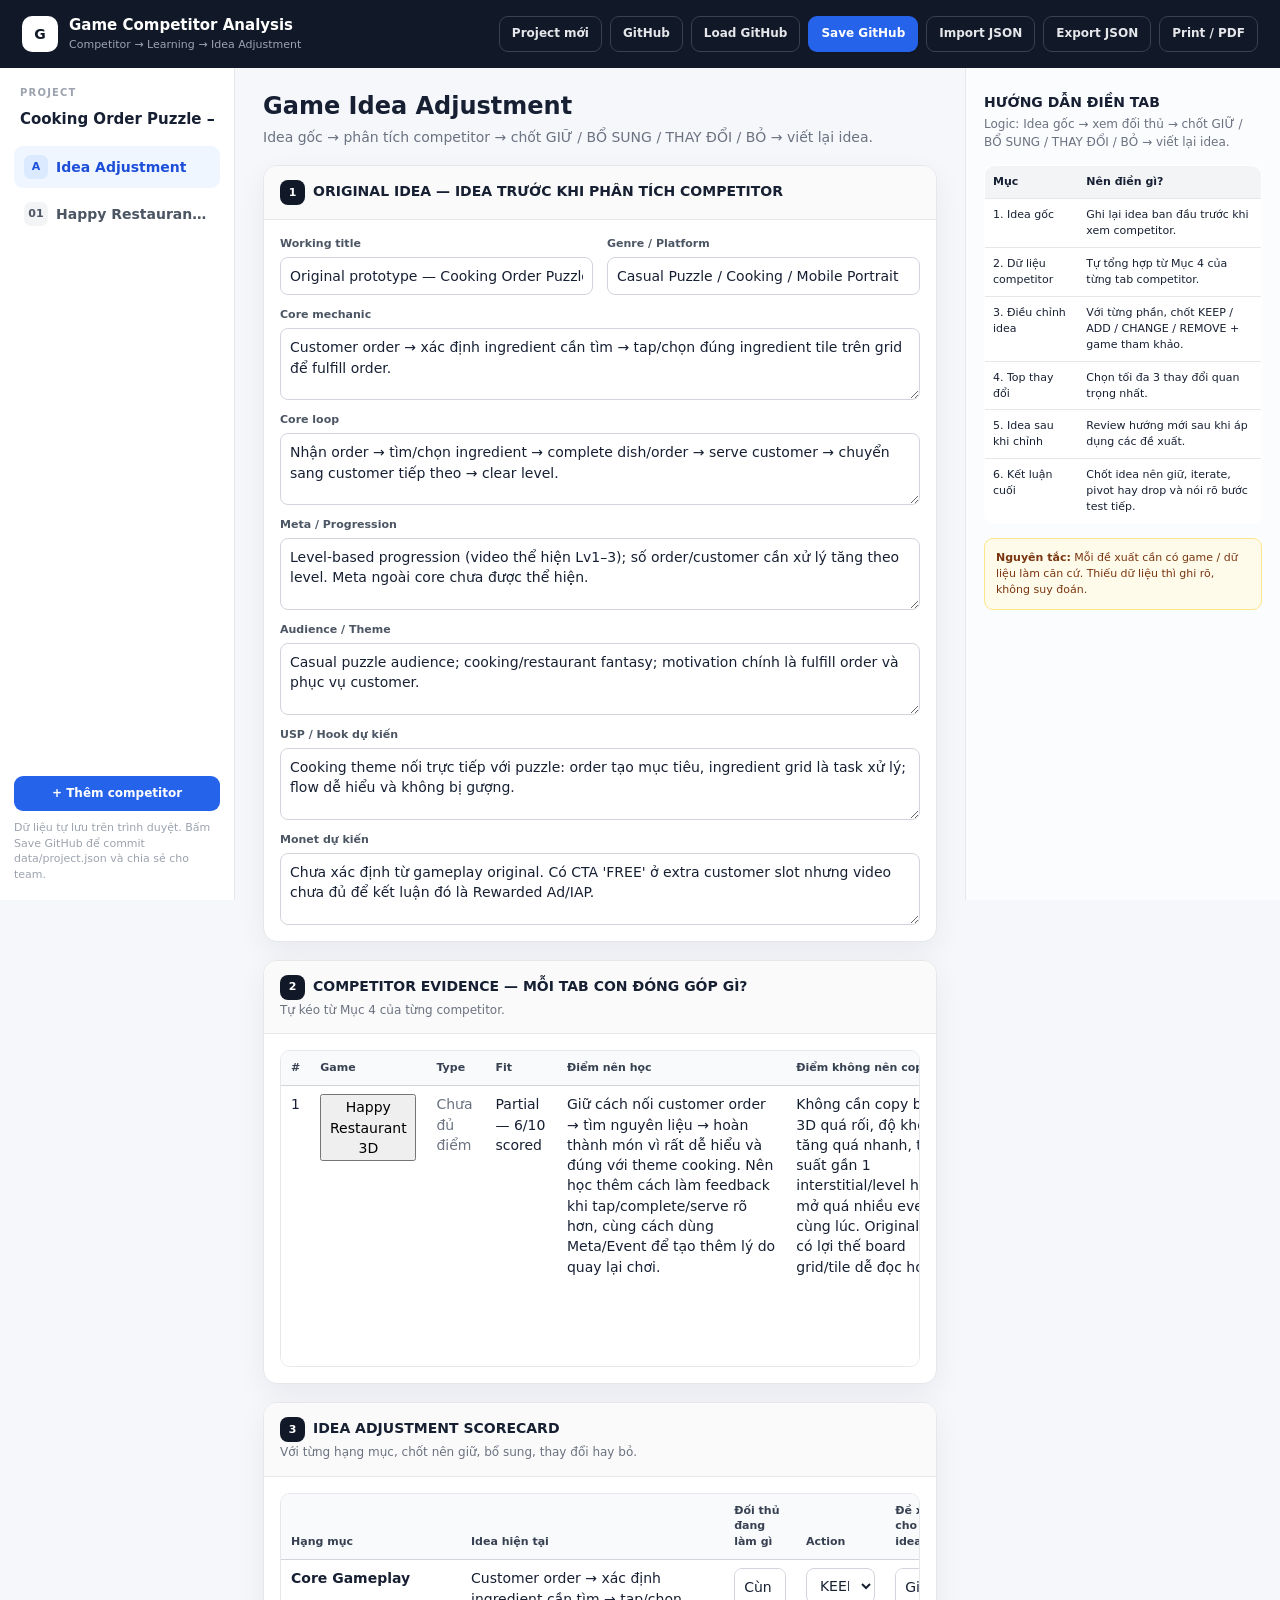
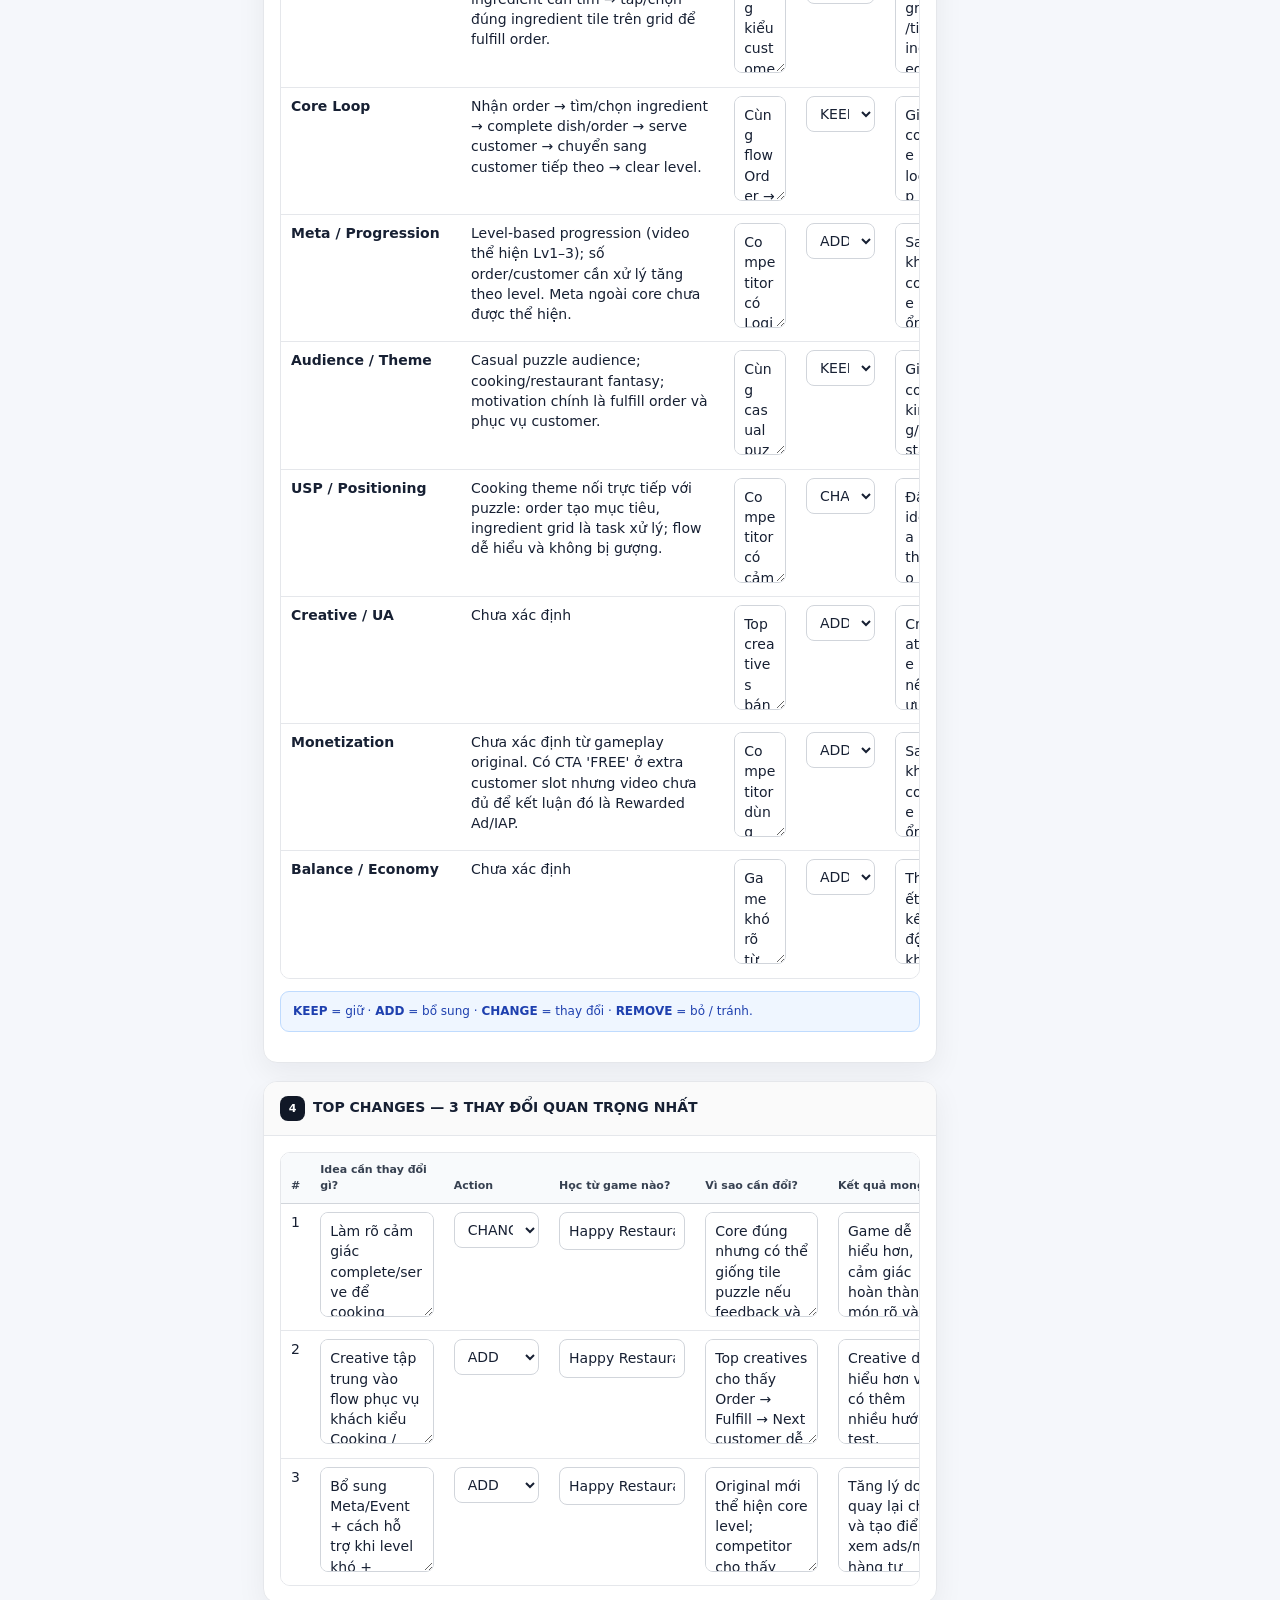
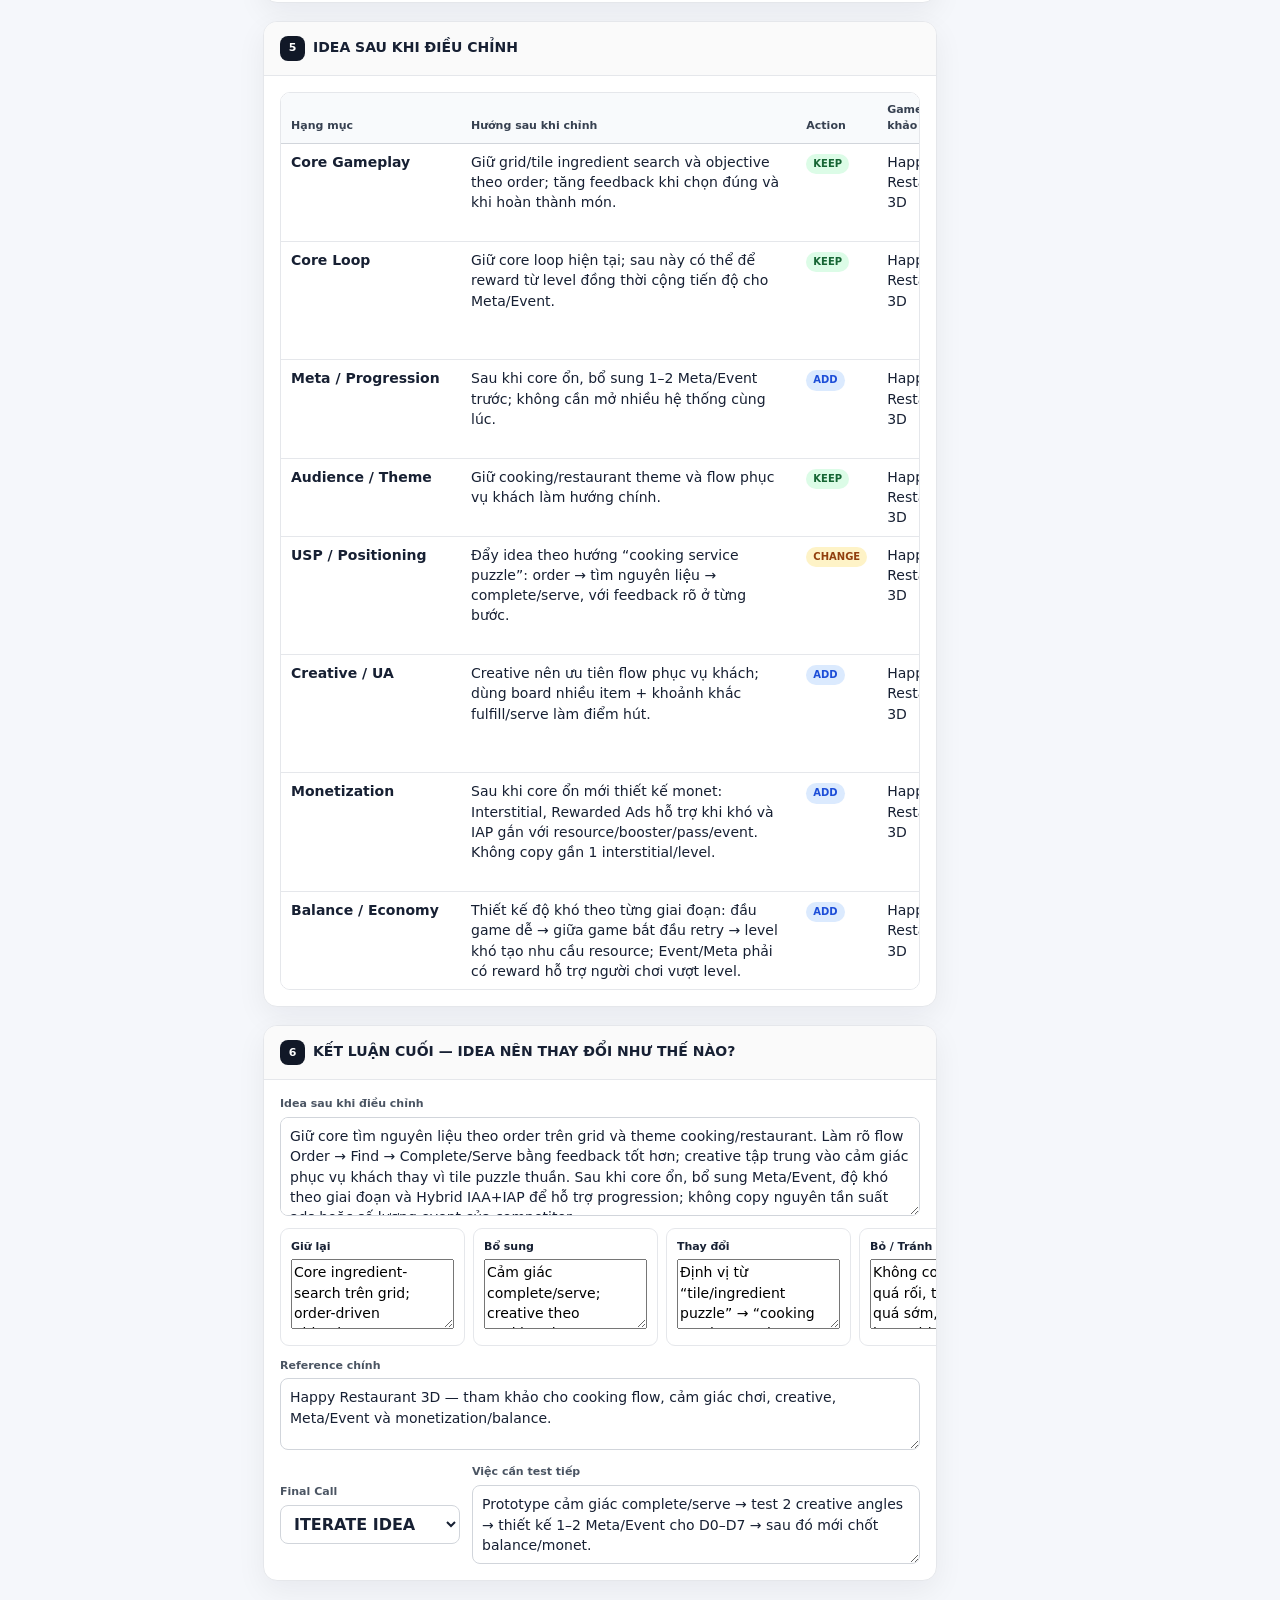
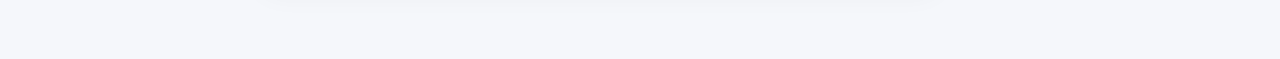
==== index.html @ ab68d724 "Add files via upload" ====
<!doctype html>
<html lang="vi">
<head>
  <meta charset="utf-8" />
  <meta name="viewport" content="width=device-width,initial-scale=1" />
  <meta name="theme-color" content="#111827" />
  <title>Game Competitor Analysis</title>
  <link rel="stylesheet" href="style.css" />
</head>
<body>
  <header class="topbar">
    <div class="brand">
      <div class="brand-mark">G</div>
      <div>
        <div class="brand-title">Game Competitor Analysis</div>
        <div class="brand-sub">Competitor → Learning → Idea Adjustment</div>
      </div>
    </div>
    <div class="top-actions">
      <button class="btn ghost" id="newProjectBtn">Project mới</button>
      <button class="btn ghost" id="githubConnectBtn">GitHub</button>
      <button class="btn ghost" id="githubLoadBtn">Load GitHub</button>
      <button class="btn primary" id="githubSaveBtn">Save GitHub</button>
      <button class="btn ghost" id="importBtn">Import JSON</button>
      <button class="btn ghost" id="exportBtn">Export JSON</button>
      <button class="btn ghost" id="printBtn">Print / PDF</button>
      <input id="importFile" type="file" accept="application/json,.json" hidden />
    </div>
  </header>

  <div class="app-shell">
    <aside class="sidebar">
      <div class="sidebar-head">
        <span class="eyebrow">PROJECT</span>
        <input id="projectNameInput" class="project-name" aria-label="Project name" />
      </div>
      <nav id="sidebarNav" class="nav-list"></nav>
      <div class="sidebar-actions">
        <button class="btn primary wide" id="addCompetitorBtn">+ Thêm competitor</button>
        <div class="small-note">Dữ liệu tự lưu trên trình duyệt. Bấm Save GitHub để commit data/project.json và chia sẻ cho team.</div>
      </div>
    </aside>

    <main id="mainContent" class="main-content"></main>
    <aside id="guidePanel" class="guide-panel"></aside>
  </div>

  <div id="toast" class="toast" role="status" aria-live="polite"></div>

  <div id="githubModal" class="modal-backdrop" hidden>
    <div class="modal" role="dialog" aria-modal="true" aria-labelledby="githubModalTitle">
      <div class="modal-head">
        <div>
          <h2 id="githubModalTitle">Kết nối GitHub</h2>
          <p>Lưu dữ liệu phân tích trực tiếp vào repo bằng GitHub Contents API.</p>
        </div>
        <button class="icon-btn" id="githubModalClose" aria-label="Đóng">×</button>
      </div>
      <div class="modal-body">
        <div class="form-grid two">
          <div class="field"><label>Owner / Organization</label><input id="ghOwner" placeholder="your-github-username" /></div>
          <div class="field"><label>Repository</label><input id="ghRepo" placeholder="game-competitor-analysis" /></div>
          <div class="field"><label>Branch</label><input id="ghBranch" value="main" /></div>
          <div class="field"><label>Data file path</label><input id="ghPath" value="data/project.json" /></div>
          <div class="field span-2"><label>Fine-grained Personal Access Token</label><input id="ghToken" type="password" autocomplete="off" placeholder="github_pat_..." /></div>
        </div>
        <label class="check-row"><input id="ghAutoLoad" type="checkbox" checked /> Tự load dữ liệu từ GitHub khi mở website</label>
        <div class="security-note">
          <b>Bảo mật:</b> tạo <b>fine-grained token</b> chỉ cho đúng repo này, quyền <b>Contents: Read and write</b>. Token chỉ được giữ trong <b>sessionStorage</b> của tab trình duyệt, không ghi vào repo hay JSON export.
        </div>
        <div id="ghStatus" class="github-status">Chưa kiểm tra kết nối.</div>
      </div>
      <div class="modal-actions">
        <button class="btn ghost" id="ghTestBtn">Test connection</button>
        <button class="btn primary" id="ghSaveConfigBtn">Lưu cấu hình</button>
      </div>
    </div>
  </div>

  <script src="sample-data.js"></script>
  <script src="app.js"></script>
</body>
</html>
---- style.css ----
:root{
  --bg:#f5f7fb;
  --panel:#ffffff;
  --ink:#172033;
  --muted:#6b7280;
  --line:#e5e7eb;
  --line-strong:#d1d5db;
  --nav:#111827;
  --nav-soft:#1f2937;
  --accent:#2563eb;
  --accent-soft:#eff6ff;
  --green:#0f766e;
  --green-soft:#ecfdf5;
  --orange:#c2410c;
  --orange-soft:#fff7ed;
  --red:#b91c1c;
  --red-soft:#fef2f2;
  --purple:#7c3aed;
  --purple-soft:#f5f3ff;
  --shadow:0 10px 30px rgba(17,24,39,.06);
  --radius:14px;
}
*{box-sizing:border-box}
html{scroll-behavior:smooth}
body{margin:0;background:var(--bg);color:var(--ink);font-family:Inter,ui-sans-serif,system-ui,-apple-system,BlinkMacSystemFont,"Segoe UI",sans-serif;font-size:14px;line-height:1.45}
button,input,textarea,select{font:inherit}
button{cursor:pointer}
.topbar{height:68px;background:var(--nav);color:#fff;display:flex;align-items:center;justify-content:space-between;padding:0 22px;position:sticky;top:0;z-index:20;box-shadow:0 1px 0 rgba(255,255,255,.08)}
.brand{display:flex;align-items:center;gap:11px}.brand-mark{width:36px;height:36px;border-radius:10px;background:#fff;color:var(--nav);display:grid;place-items:center;font-weight:800}.brand-title{font-weight:800;font-size:15px}.brand-sub{font-size:11px;color:#9ca3af;margin-top:1px}
.top-actions{display:flex;gap:8px;flex-wrap:wrap}.btn{border:1px solid transparent;border-radius:9px;padding:8px 12px;font-weight:700;font-size:12px;background:#fff;color:var(--ink)}.btn.ghost{background:transparent;color:#e5e7eb;border-color:#374151}.btn.ghost:hover{background:#1f2937}.btn.primary{background:var(--accent);color:#fff}.btn.danger{background:#fff;color:var(--red);border-color:#fecaca}.btn.secondary{background:#fff;color:var(--ink);border-color:var(--line-strong)}.btn.wide{width:100%}
.app-shell{display:grid;grid-template-columns:235px minmax(0,1fr) 315px;min-height:calc(100vh - 68px)}
.sidebar{background:#fff;border-right:1px solid var(--line);padding:18px 14px;display:flex;flex-direction:column;position:sticky;top:68px;height:calc(100vh - 68px);overflow:auto}.sidebar-head{padding:0 6px 12px}.eyebrow{display:block;font-size:10px;letter-spacing:.12em;color:#9ca3af;font-weight:800;margin-bottom:5px}.project-name{width:100%;border:0;border-bottom:1px solid transparent;padding:3px 0;font-size:15px;font-weight:800;color:var(--ink);background:transparent}.project-name:focus{outline:0;border-bottom-color:var(--accent)}
.nav-list{display:flex;flex-direction:column;gap:5px}.nav-item{display:flex;align-items:center;gap:8px;width:100%;border:0;background:transparent;color:#4b5563;padding:9px 10px;border-radius:9px;text-align:left;font-weight:650}.nav-item:hover{background:#f3f4f6}.nav-item.active{background:var(--accent-soft);color:#1d4ed8}.nav-num{display:inline-grid;place-items:center;min-width:24px;height:24px;border-radius:7px;background:#f3f4f6;font-size:11px;font-weight:800}.nav-item.active .nav-num{background:#dbeafe}.nav-label{white-space:nowrap;overflow:hidden;text-overflow:ellipsis}.sidebar-actions{margin-top:auto;padding-top:16px}.small-note{font-size:11px;color:#9ca3af;margin-top:9px;line-height:1.4}
.main-content{padding:24px 28px 60px;min-width:0}.guide-panel{background:#fbfcfe;border-left:1px solid var(--line);padding:24px 18px;position:sticky;top:68px;height:calc(100vh - 68px);overflow:auto}
.page-head{display:flex;justify-content:space-between;gap:20px;align-items:flex-start;margin-bottom:18px}.page-title{font-size:24px;line-height:1.2;margin:0 0 6px;font-weight:850}.page-sub{color:var(--muted);margin:0;max-width:850px}.page-actions{display:flex;gap:8px;flex-wrap:wrap;justify-content:flex-end}
.card{background:var(--panel);border:1px solid var(--line);border-radius:var(--radius);box-shadow:var(--shadow);margin-bottom:18px;overflow:hidden}.card-head{padding:14px 16px;background:#fafafa;border-bottom:1px solid var(--line);display:flex;align-items:center;justify-content:space-between;gap:10px}.card-title{font-size:14px;font-weight:850;margin:0}.card-desc{font-size:12px;color:var(--muted);margin-top:2px}.card-body{padding:16px}
.section-number{display:inline-grid;place-items:center;width:25px;height:25px;border-radius:8px;background:var(--nav);color:#fff;margin-right:8px;font-size:11px}
.form-grid{display:grid;grid-template-columns:repeat(2,minmax(0,1fr));gap:12px 14px}.form-grid.three{grid-template-columns:repeat(3,minmax(0,1fr))}.field{display:flex;flex-direction:column;gap:5px}.field.span2{grid-column:span 2}.field label{font-size:11px;font-weight:800;color:#4b5563}.field input,.field textarea,.field select,.cell-input,.cell-textarea,.cell-select{width:100%;border:1px solid var(--line-strong);border-radius:8px;background:#fff;padding:8px 9px;color:var(--ink);outline:0}.field textarea,.cell-textarea{resize:vertical;min-height:72px;line-height:1.45}.field input:focus,.field textarea:focus,.field select:focus,.cell-input:focus,.cell-textarea:focus,.cell-select:focus{border-color:#93c5fd;box-shadow:0 0 0 3px rgba(37,99,235,.08)}
.table-wrap{overflow:auto;border:1px solid var(--line);border-radius:10px}.data-table{border-collapse:collapse;width:100%;min-width:900px;background:#fff}.data-table th{position:sticky;top:0;background:#f8fafc;color:#374151;text-align:left;font-size:11px;font-weight:850;padding:9px 10px;border-bottom:1px solid var(--line-strong);vertical-align:bottom}.data-table td{padding:8px 10px;border-bottom:1px solid var(--line);vertical-align:top}.data-table tr:last-child td{border-bottom:0}.data-table .factor{font-weight:800;min-width:180px}.data-table .weight{white-space:nowrap;text-align:center}.data-table .score{width:76px}.data-table .question{min-width:220px;color:#4b5563;font-size:12px}.data-table .analysis{min-width:430px}.data-table textarea{min-height:105px}.data-table select{min-width:64px}
.score-summary{display:grid;grid-template-columns:repeat(4,minmax(0,1fr));gap:10px;margin:12px 0 0}.metric{border:1px solid var(--line);border-radius:10px;padding:11px 12px;background:#fafafa}.metric-label{font-size:10px;color:var(--muted);font-weight:800;text-transform:uppercase;letter-spacing:.05em}.metric-value{font-size:20px;font-weight:850;margin-top:3px}.metric-note{font-size:11px;color:var(--muted);margin-top:2px}.metric.accent{background:var(--accent-soft);border-color:#bfdbfe}.metric.green{background:var(--green-soft);border-color:#a7f3d0}.metric.orange{background:var(--orange-soft);border-color:#fed7aa}
.learning-grid{display:grid;grid-template-columns:180px minmax(0,1fr);border:1px solid var(--line);border-radius:10px;overflow:hidden}.learning-label{padding:11px 12px;background:#f8fafc;border-bottom:1px solid var(--line);font-weight:800}.learning-value{padding:7px 8px;border-bottom:1px solid var(--line)}.learning-grid>*:nth-last-child(-n+2){border-bottom:0}.learning-value textarea{min-height:76px}
.guide-title{font-size:14px;font-weight:850;margin:0 0 4px}.guide-sub{font-size:12px;color:var(--muted);margin:0 0 14px}.guide-table{width:100%;border-collapse:collapse;background:#fff;border:1px solid var(--line);border-radius:10px;overflow:hidden}.guide-table th,.guide-table td{padding:8px;border-bottom:1px solid var(--line);vertical-align:top;text-align:left}.guide-table th{background:#f3f4f6;font-size:11px}.guide-table td{font-size:11px}.guide-table tr:last-child td{border-bottom:0}.guide-rule{margin-top:14px;padding:11px;border-radius:9px;background:#fffbeb;border:1px solid #fde68a;font-size:11px;color:#78350f}.score-guide{display:grid;gap:6px;margin-top:14px}.score-row{display:grid;grid-template-columns:28px 1fr;gap:7px;align-items:start;font-size:11px}.score-badge{width:25px;height:25px;border-radius:7px;background:#f3f4f6;display:grid;place-items:center;font-weight:850}
.evidence-table{min-width:1100px}.pill{display:inline-flex;align-items:center;padding:3px 7px;border-radius:999px;font-size:10px;font-weight:800;white-space:nowrap}.pill.direct{background:#dcfce7;color:#166534}.pill.adjacent{background:#dbeafe;color:#1d4ed8}.pill.benchmark{background:#fef3c7;color:#92400e}.pill.not-relevant{background:#f3f4f6;color:#6b7280}.pill.keep{background:#dcfce7;color:#166534}.pill.add{background:#dbeafe;color:#1d4ed8}.pill.change{background:#fef3c7;color:#92400e}.pill.remove{background:#fee2e2;color:#991b1b}.pill.p0{background:#fee2e2;color:#991b1b}.pill.p1{background:#ffedd5;color:#9a3412}.pill.p2{background:#e0e7ff;color:#3730a3}
.notice{padding:11px 12px;border-radius:9px;background:#eff6ff;border:1px solid #bfdbfe;color:#1e40af;font-size:12px;margin-bottom:14px}.muted{color:var(--muted)}.mono{font-variant-numeric:tabular-nums}.sticky-actions{display:flex;gap:8px;justify-content:flex-end;margin-top:10px}
.idea-status{display:grid;grid-template-columns:repeat(4,1fr);gap:8px}.status-box{border:1px solid var(--line);border-radius:9px;padding:10px}.status-box strong{display:block;font-size:11px;margin-bottom:4px}.status-box textarea{min-height:70px}
.final-call{display:grid;grid-template-columns:180px 1fr;gap:12px;align-items:center}.final-call select{font-size:16px;font-weight:850}
.empty-state{padding:36px;text-align:center;color:var(--muted)}.empty-state h3{color:var(--ink);margin-bottom:6px}.toast{position:fixed;right:20px;bottom:20px;background:#111827;color:#fff;padding:10px 14px;border-radius:9px;box-shadow:var(--shadow);opacity:0;transform:translateY(10px);pointer-events:none;transition:.2s;z-index:50;font-size:12px}.toast.show{opacity:1;transform:translateY(0)}
@media (max-width:1200px){.app-shell{grid-template-columns:215px minmax(0,1fr)}.guide-panel{display:none}}
@media (max-width:820px){.topbar{height:auto;min-height:68px;padding:12px 14px;align-items:flex-start}.top-actions{justify-content:flex-end}.app-shell{display:block}.sidebar{position:static;height:auto;border-right:0;border-bottom:1px solid var(--line)}.nav-list{display:flex;flex-direction:row;overflow:auto}.nav-item{width:auto;min-width:max-content}.sidebar-actions{display:none}.main-content{padding:18px 12px 45px}.page-head{display:block}.page-actions{justify-content:flex-start;margin-top:12px}.form-grid,.form-grid.three{grid-template-columns:1fr}.field.span2{grid-column:auto}.score-summary{grid-template-columns:repeat(2,1fr)}.learning-grid{grid-template-columns:1fr}.learning-label{border-bottom:0;padding-bottom:2px}.learning-value{padding-top:2px}.idea-status{grid-template-columns:1fr}.final-call{grid-template-columns:1fr}.brand-sub{display:none}}
@media print{.topbar,.sidebar,.guide-panel,.page-actions,.sidebar-actions,.toast{display:none!important}.app-shell{display:block}.main-content{padding:0}.card{box-shadow:none;break-inside:avoid}.data-table th{position:static}.cell-input,.cell-textarea,.cell-select,.field input,.field textarea,.field select{border:0;padding:0;resize:none;background:transparent}.table-wrap{overflow:visible}.data-table{min-width:0;font-size:9px}}

/* GitHub sync */
.modal-backdrop[hidden]{display:none!important}
.modal-backdrop{position:fixed;inset:0;background:rgba(15,23,42,.58);display:flex;align-items:center;justify-content:center;padding:24px;z-index:1000}
.modal{width:min(760px,100%);background:#fff;border-radius:18px;box-shadow:0 24px 70px rgba(15,23,42,.28);overflow:hidden}
.modal-head{display:flex;align-items:flex-start;justify-content:space-between;gap:18px;padding:22px 24px 16px;border-bottom:1px solid #e5e7eb}
.modal-head h2{margin:0 0 6px;font-size:22px;color:#111827}
.modal-head p{margin:0;color:#6b7280;font-size:14px}
.modal-body{padding:22px 24px}
.modal-actions{display:flex;justify-content:flex-end;gap:10px;padding:16px 24px 22px;border-top:1px solid #e5e7eb;background:#f9fafb}
.icon-btn{border:0;background:transparent;font-size:28px;line-height:1;color:#6b7280;cursor:pointer;padding:0 4px}
.form-grid.two{grid-template-columns:repeat(2,minmax(0,1fr))}
.span-2{grid-column:span 2}
.check-row{display:flex;align-items:center;gap:8px;margin-top:14px;font-size:14px;color:#374151}
.security-note{margin-top:14px;padding:12px 14px;border:1px solid #fde68a;background:#fffbeb;color:#92400e;border-radius:10px;font-size:13px;line-height:1.5}
.github-status{margin-top:14px;padding:10px 12px;border-radius:10px;background:#f3f4f6;color:#4b5563;font-size:13px}
.github-status.ok{background:#ecfdf5;color:#065f46;border:1px solid #a7f3d0}
.github-status.error{background:#fef2f2;color:#991b1b;border:1px solid #fecaca}
.github-status.working{background:#eff6ff;color:#1d4ed8;border:1px solid #bfdbfe}
.top-actions .btn.primary{box-shadow:0 1px 2px rgba(0,0,0,.06)}
.btn[disabled]{opacity:.55;cursor:not-allowed}
@media (max-width:760px){.form-grid.two{grid-template-columns:1fr}.span-2{grid-column:span 1}.modal-backdrop{padding:12px}.modal{max-height:94vh;overflow:auto}.top-actions{gap:6px;flex-wrap:wrap}}
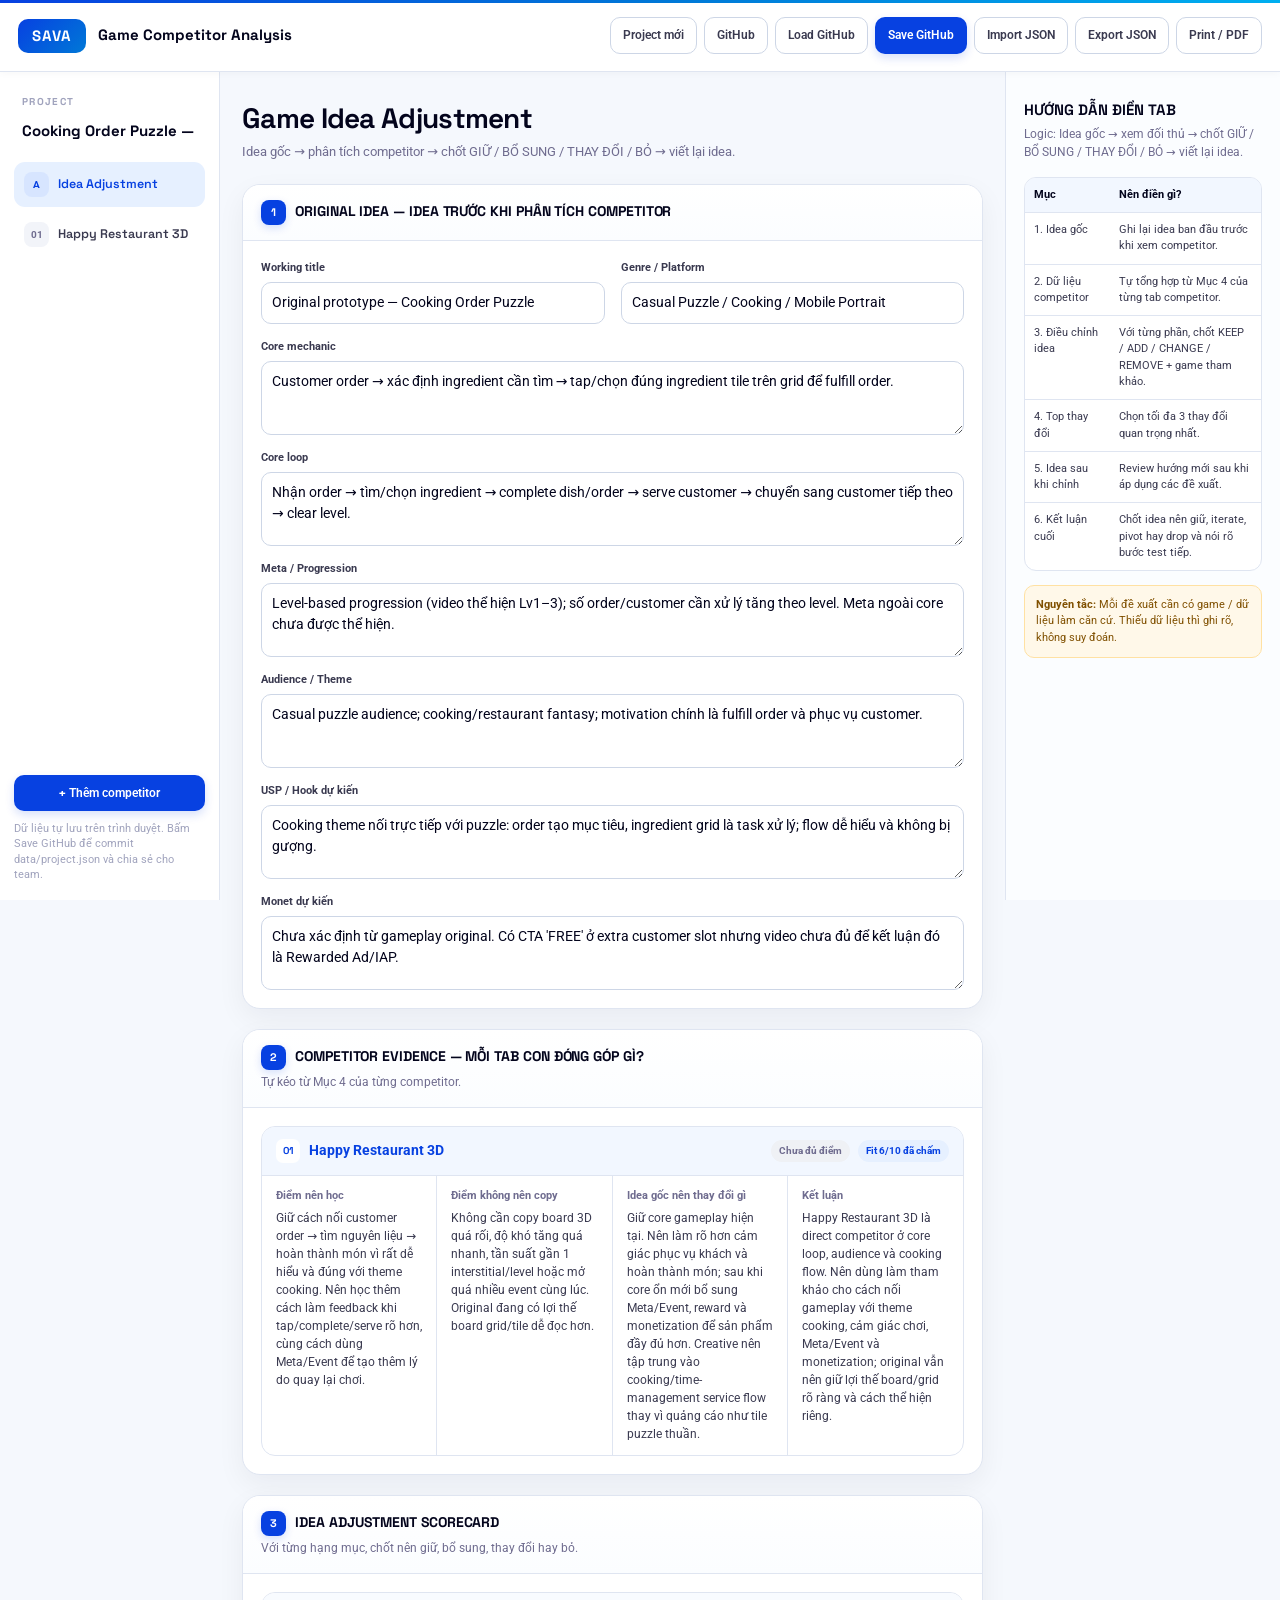
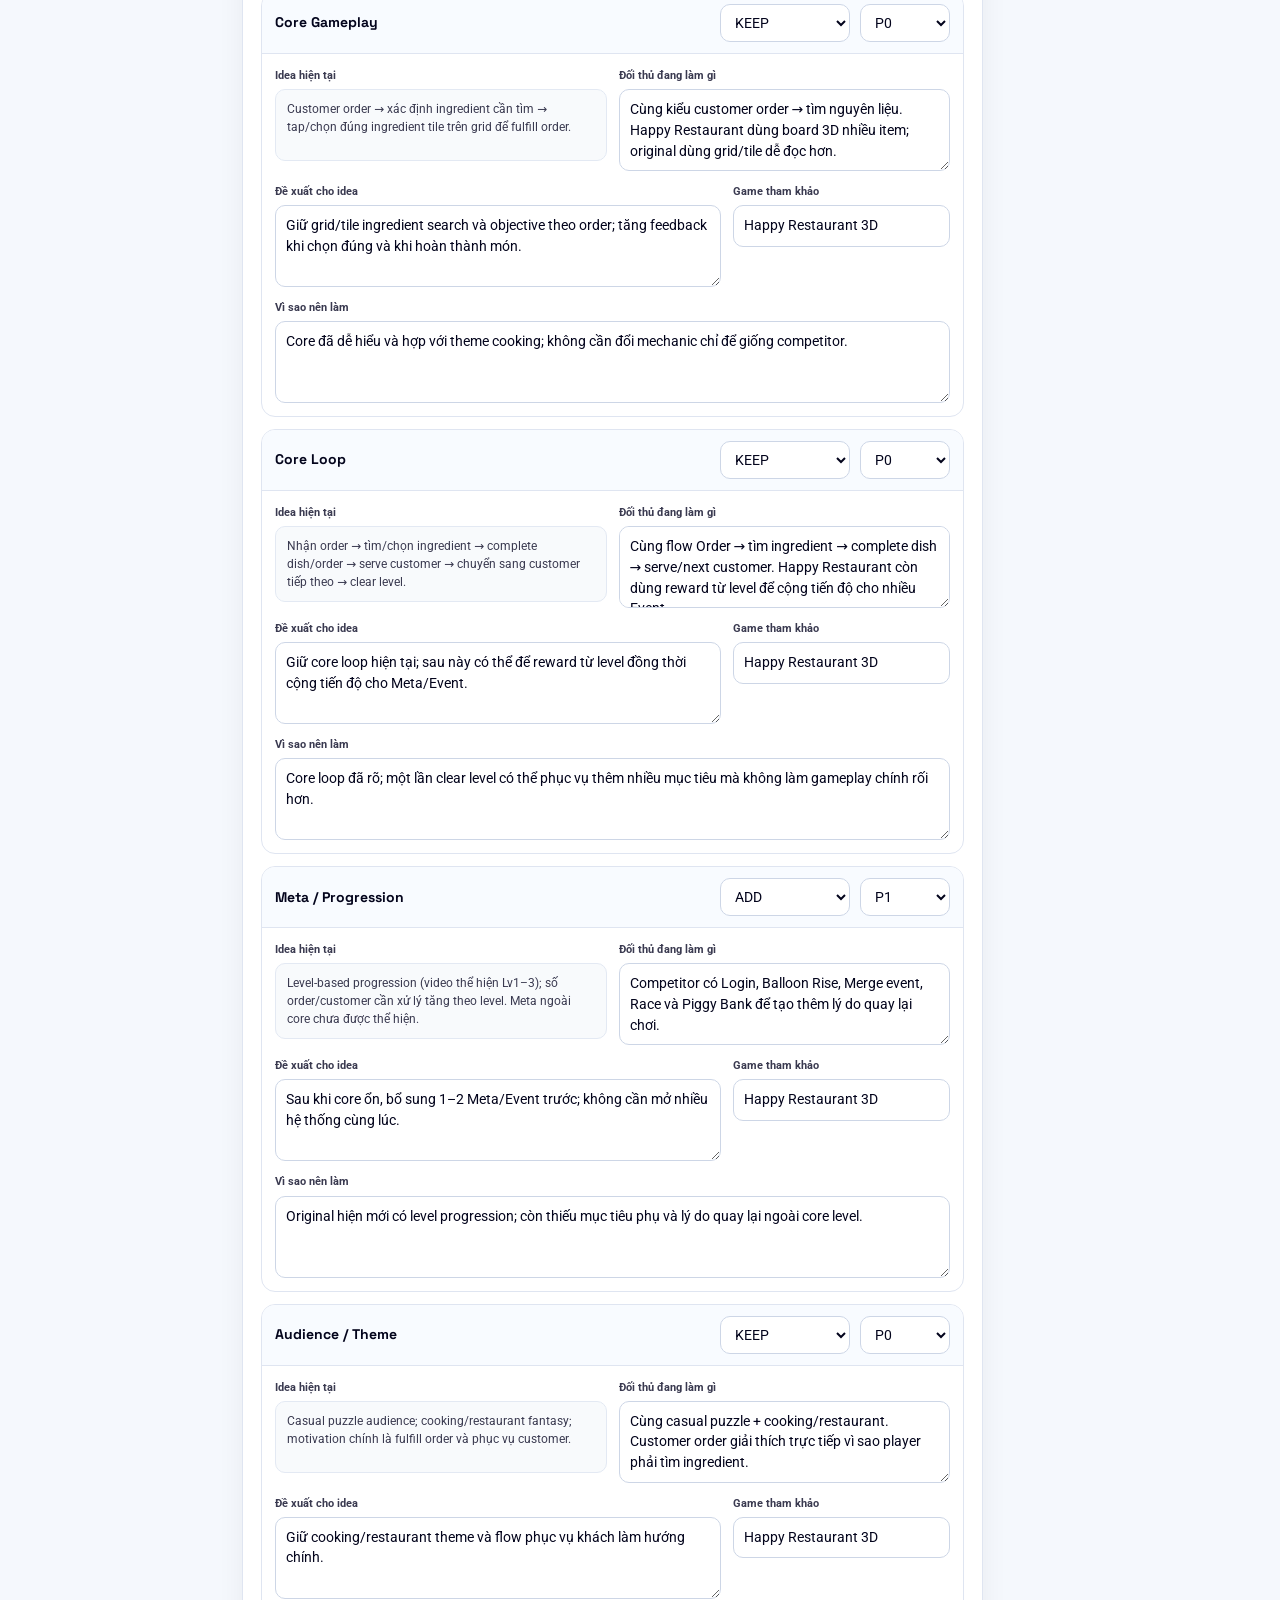
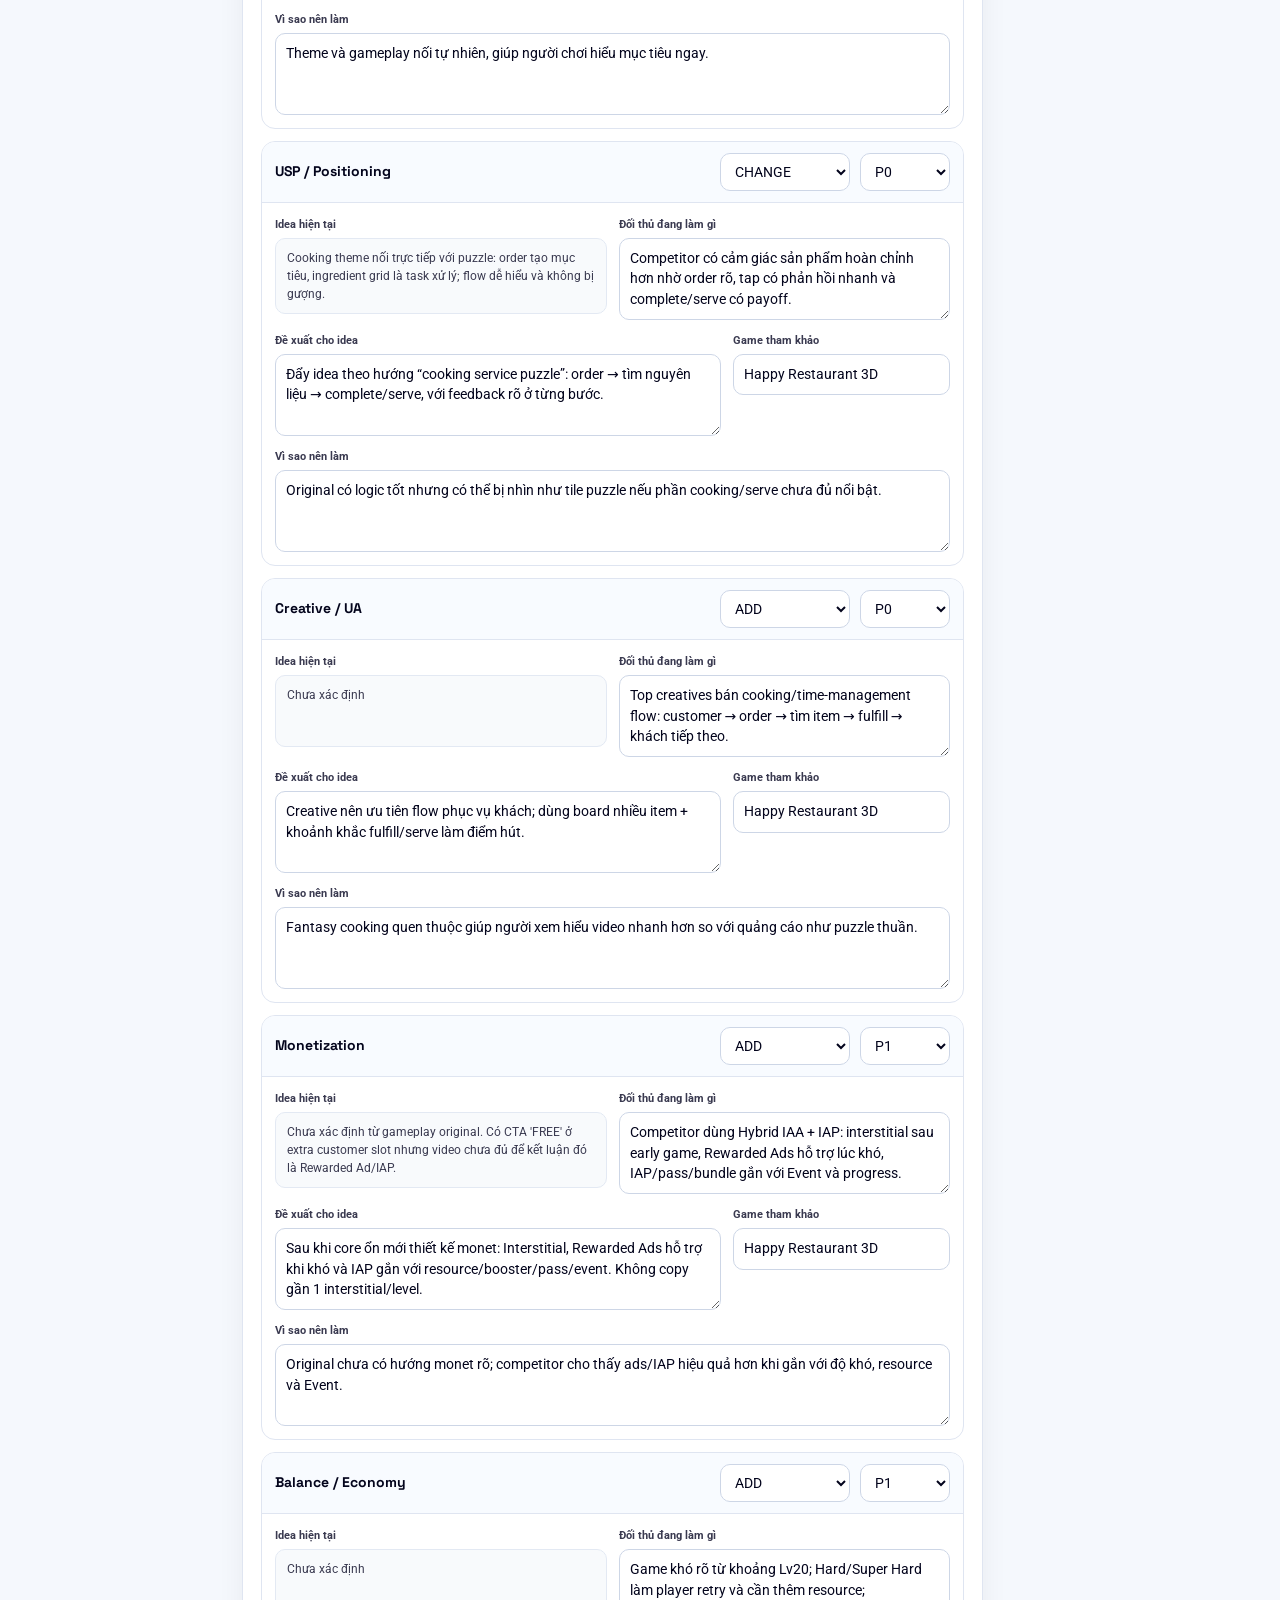
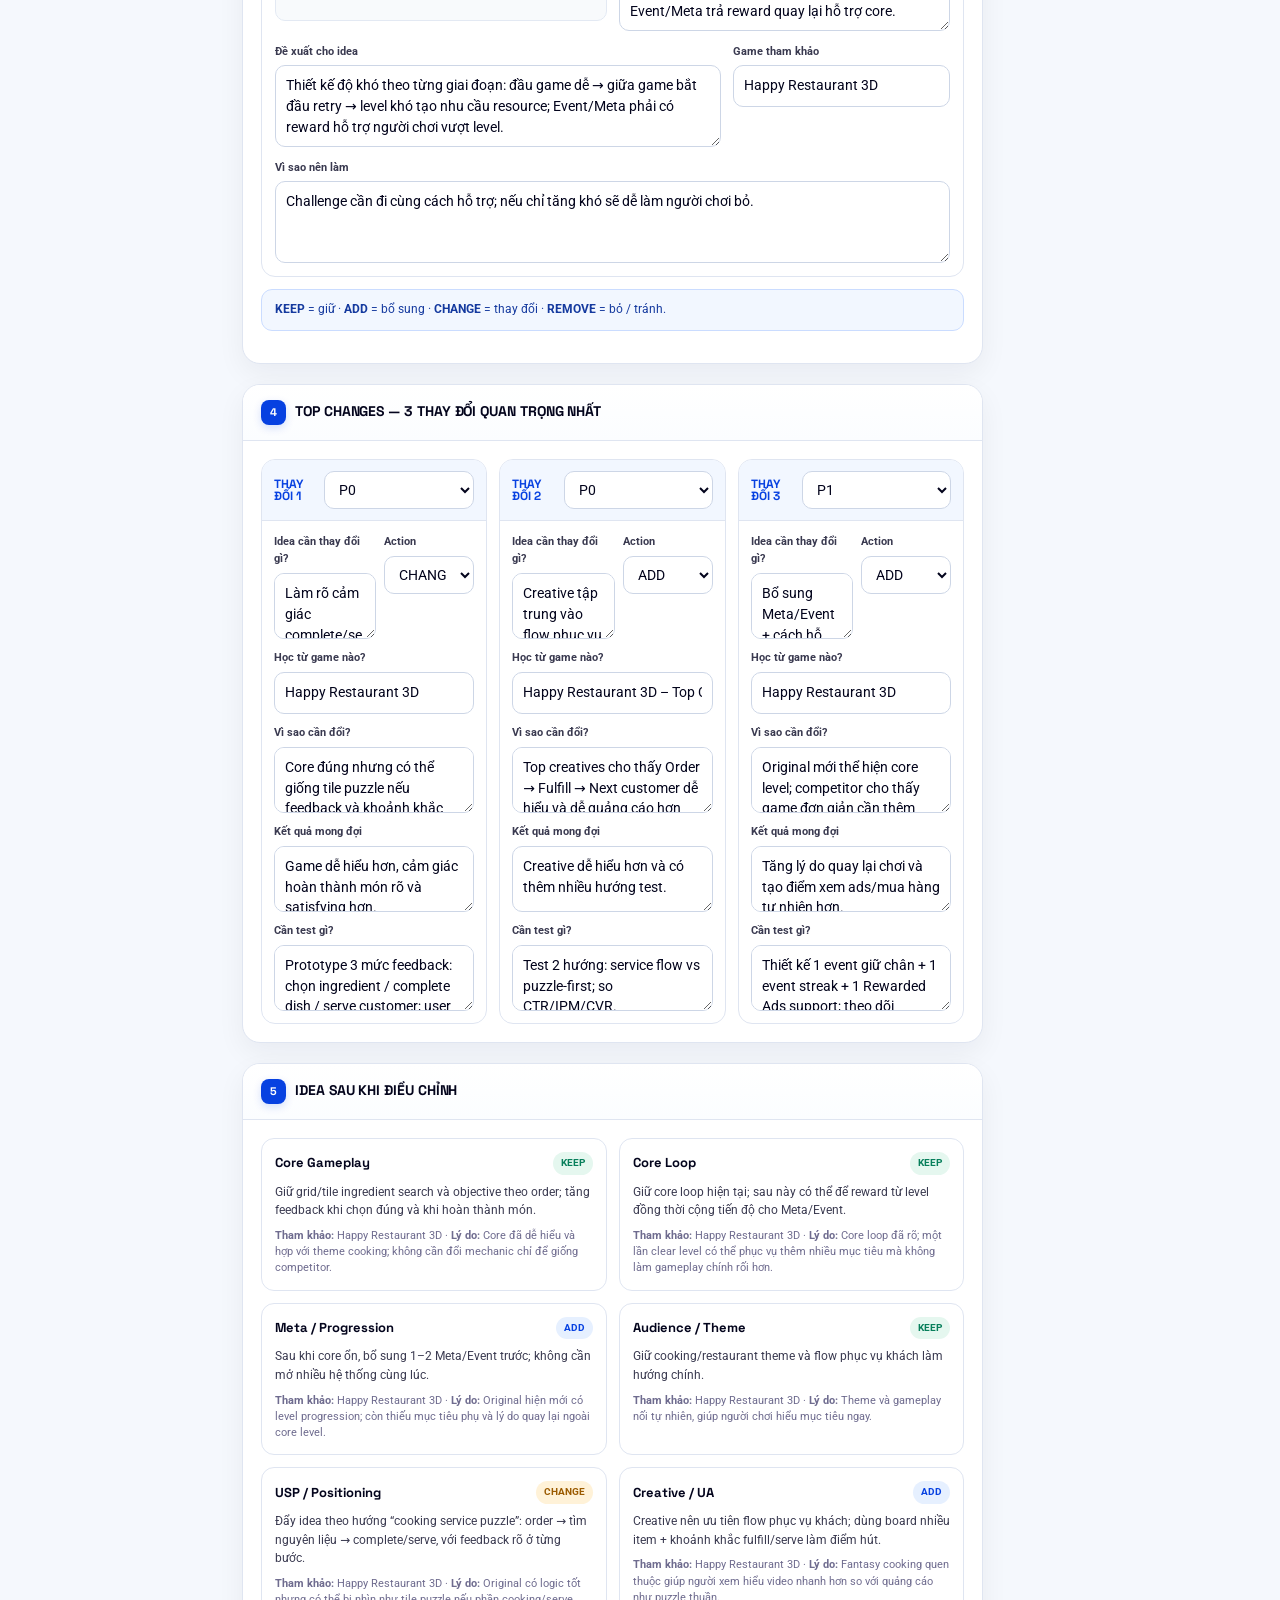
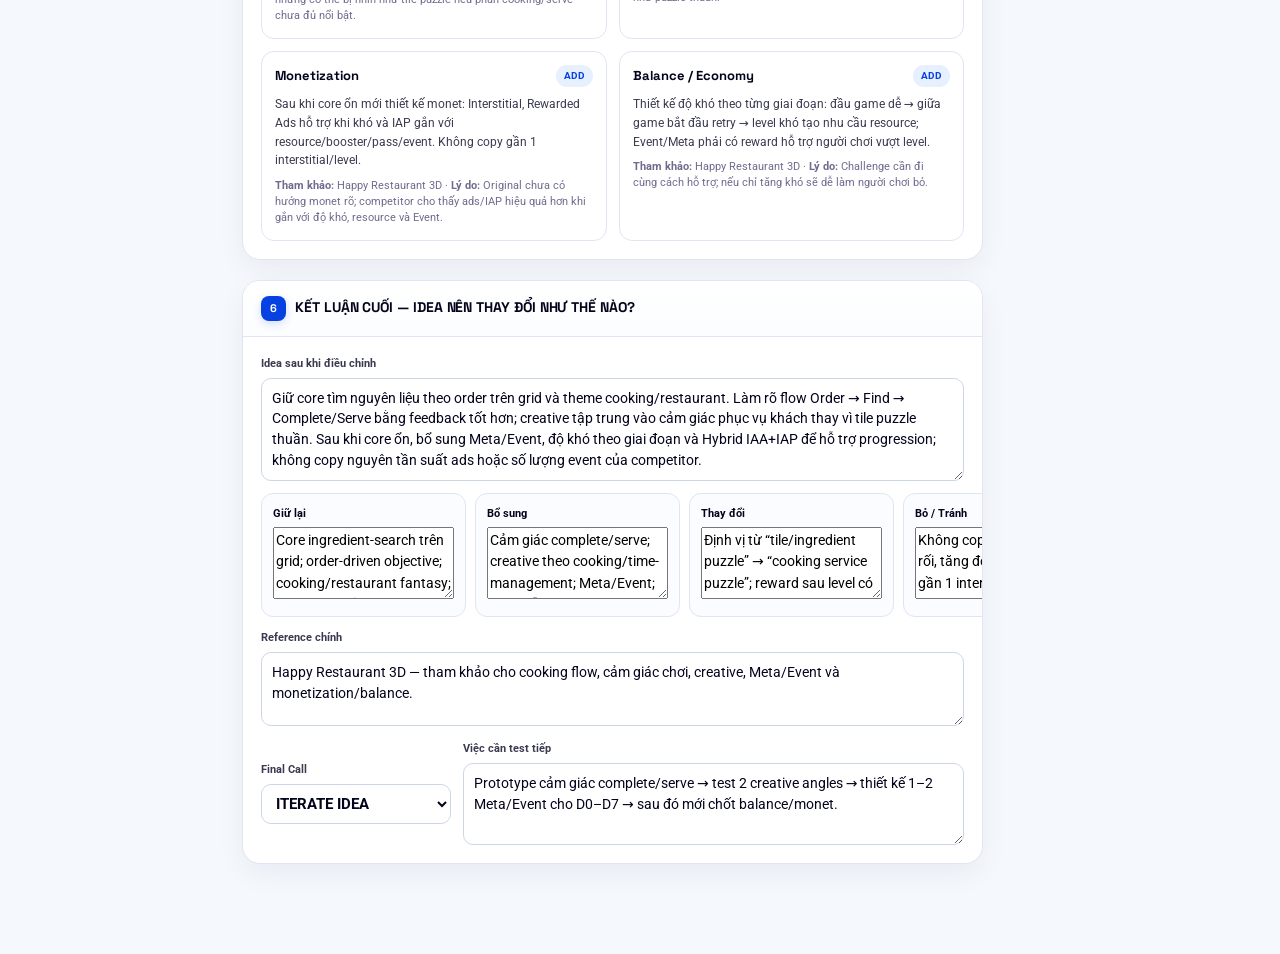
==== commit 034d1fb8: "Add files via upload" ====
--- a/index.html
+++ b/index.html
@@ -3,14 +3,17 @@
 <head>
   <meta charset="utf-8" />
   <meta name="viewport" content="width=device-width,initial-scale=1" />
-  <meta name="theme-color" content="#111827" />
+  <meta name="theme-color" content="#0741E1" />
   <title>Game Competitor Analysis</title>
+  <link rel="preconnect" href="https://fonts.googleapis.com" />
+  <link rel="preconnect" href="https://fonts.gstatic.com" crossorigin />
+  <link href="https://fonts.googleapis.com/css2?family=Roboto:wght@400;500;700&family=Space+Grotesk:wght@500;600;700&display=swap" rel="stylesheet" />
   <link rel="stylesheet" href="style.css" />
 </head>
 <body>
   <header class="topbar">
     <div class="brand">
-      <div class="brand-mark">G</div>
+      <div class="brand-mark">SAVA</div>
       <div>
         <div class="brand-title">Game Competitor Analysis</div>
         <div class="brand-sub">Competitor → Learning → Idea Adjustment</div>
--- a/style.css
+++ b/style.css
@@ -1,72 +1,92 @@
 :root{
-  --bg:#f5f7fb;
+  --primary:#0741e1;
+  --primary-hover:#0637bd;
+  --azure:#0078d7;
+  --cyan:#00aff0;
+  --iris:#edecff;
+  --sky-soft:#e6f0ff;
+  --cyan-soft:#e6f7fe;
+  --ink:#03041c;
+  --text:#3a3a50;
+  --muted:#6f6c8f;
+  --soft-text:#a0a3bd;
+  --line:#dfe5f1;
+  --line-strong:#cdd6e6;
   --panel:#ffffff;
-  --ink:#172033;
-  --muted:#6b7280;
-  --line:#e5e7eb;
-  --line-strong:#d1d5db;
-  --nav:#111827;
-  --nav-soft:#1f2937;
-  --accent:#2563eb;
-  --accent-soft:#eff6ff;
-  --green:#0f766e;
-  --green-soft:#ecfdf5;
-  --orange:#c2410c;
-  --orange-soft:#fff7ed;
-  --red:#b91c1c;
-  --red-soft:#fef2f2;
-  --purple:#7c3aed;
-  --purple-soft:#f5f3ff;
-  --shadow:0 10px 30px rgba(17,24,39,.06);
-  --radius:14px;
+  --page:#f5f8fd;
+  --surface-blue:#f2f7ff;
+  --success:#087f5b;
+  --success-soft:#eaf8f3;
+  --warn:#b25b00;
+  --warn-soft:#fff6e7;
+  --danger:#bd2d2d;
+  --danger-soft:#fff0f0;
+  --purple:#5e5ce6;
+  --purple-soft:#f1f0ff;
+  --shadow:0 10px 28px rgba(3,4,28,.055);
+  --shadow-sm:0 3px 12px rgba(3,4,28,.05);
+  --radius:18px;
+  --radius-sm:12px;
+  --topbar-h:72px;
 }
 *{box-sizing:border-box}
-html{scroll-behavior:smooth}
-body{margin:0;background:var(--bg);color:var(--ink);font-family:Inter,ui-sans-serif,system-ui,-apple-system,BlinkMacSystemFont,"Segoe UI",sans-serif;font-size:14px;line-height:1.45}
+html{scroll-behavior:smooth;background:var(--page)}
+body{margin:0;background:var(--page);color:var(--text);font-family:"Roboto",ui-sans-serif,system-ui,-apple-system,BlinkMacSystemFont,"Segoe UI",sans-serif;font-size:14px;line-height:1.55;-webkit-font-smoothing:antialiased}
 button,input,textarea,select{font:inherit}
 button{cursor:pointer}
-.topbar{height:68px;background:var(--nav);color:#fff;display:flex;align-items:center;justify-content:space-between;padding:0 22px;position:sticky;top:0;z-index:20;box-shadow:0 1px 0 rgba(255,255,255,.08)}
-.brand{display:flex;align-items:center;gap:11px}.brand-mark{width:36px;height:36px;border-radius:10px;background:#fff;color:var(--nav);display:grid;place-items:center;font-weight:800}.brand-title{font-weight:800;font-size:15px}.brand-sub{font-size:11px;color:#9ca3af;margin-top:1px}
-.top-actions{display:flex;gap:8px;flex-wrap:wrap}.btn{border:1px solid transparent;border-radius:9px;padding:8px 12px;font-weight:700;font-size:12px;background:#fff;color:var(--ink)}.btn.ghost{background:transparent;color:#e5e7eb;border-color:#374151}.btn.ghost:hover{background:#1f2937}.btn.primary{background:var(--accent);color:#fff}.btn.danger{background:#fff;color:var(--red);border-color:#fecaca}.btn.secondary{background:#fff;color:var(--ink);border-color:var(--line-strong)}.btn.wide{width:100%}
-.app-shell{display:grid;grid-template-columns:235px minmax(0,1fr) 315px;min-height:calc(100vh - 68px)}
-.sidebar{background:#fff;border-right:1px solid var(--line);padding:18px 14px;display:flex;flex-direction:column;position:sticky;top:68px;height:calc(100vh - 68px);overflow:auto}.sidebar-head{padding:0 6px 12px}.eyebrow{display:block;font-size:10px;letter-spacing:.12em;color:#9ca3af;font-weight:800;margin-bottom:5px}.project-name{width:100%;border:0;border-bottom:1px solid transparent;padding:3px 0;font-size:15px;font-weight:800;color:var(--ink);background:transparent}.project-name:focus{outline:0;border-bottom-color:var(--accent)}
-.nav-list{display:flex;flex-direction:column;gap:5px}.nav-item{display:flex;align-items:center;gap:8px;width:100%;border:0;background:transparent;color:#4b5563;padding:9px 10px;border-radius:9px;text-align:left;font-weight:650}.nav-item:hover{background:#f3f4f6}.nav-item.active{background:var(--accent-soft);color:#1d4ed8}.nav-num{display:inline-grid;place-items:center;min-width:24px;height:24px;border-radius:7px;background:#f3f4f6;font-size:11px;font-weight:800}.nav-item.active .nav-num{background:#dbeafe}.nav-label{white-space:nowrap;overflow:hidden;text-overflow:ellipsis}.sidebar-actions{margin-top:auto;padding-top:16px}.small-note{font-size:11px;color:#9ca3af;margin-top:9px;line-height:1.4}
-.main-content{padding:24px 28px 60px;min-width:0}.guide-panel{background:#fbfcfe;border-left:1px solid var(--line);padding:24px 18px;position:sticky;top:68px;height:calc(100vh - 68px);overflow:auto}
-.page-head{display:flex;justify-content:space-between;gap:20px;align-items:flex-start;margin-bottom:18px}.page-title{font-size:24px;line-height:1.2;margin:0 0 6px;font-weight:850}.page-sub{color:var(--muted);margin:0;max-width:850px}.page-actions{display:flex;gap:8px;flex-wrap:wrap;justify-content:flex-end}
-.card{background:var(--panel);border:1px solid var(--line);border-radius:var(--radius);box-shadow:var(--shadow);margin-bottom:18px;overflow:hidden}.card-head{padding:14px 16px;background:#fafafa;border-bottom:1px solid var(--line);display:flex;align-items:center;justify-content:space-between;gap:10px}.card-title{font-size:14px;font-weight:850;margin:0}.card-desc{font-size:12px;color:var(--muted);margin-top:2px}.card-body{padding:16px}
-.section-number{display:inline-grid;place-items:center;width:25px;height:25px;border-radius:8px;background:var(--nav);color:#fff;margin-right:8px;font-size:11px}
-.form-grid{display:grid;grid-template-columns:repeat(2,minmax(0,1fr));gap:12px 14px}.form-grid.three{grid-template-columns:repeat(3,minmax(0,1fr))}.field{display:flex;flex-direction:column;gap:5px}.field.span2{grid-column:span 2}.field label{font-size:11px;font-weight:800;color:#4b5563}.field input,.field textarea,.field select,.cell-input,.cell-textarea,.cell-select{width:100%;border:1px solid var(--line-strong);border-radius:8px;background:#fff;padding:8px 9px;color:var(--ink);outline:0}.field textarea,.cell-textarea{resize:vertical;min-height:72px;line-height:1.45}.field input:focus,.field textarea:focus,.field select:focus,.cell-input:focus,.cell-textarea:focus,.cell-select:focus{border-color:#93c5fd;box-shadow:0 0 0 3px rgba(37,99,235,.08)}
-.table-wrap{overflow:auto;border:1px solid var(--line);border-radius:10px}.data-table{border-collapse:collapse;width:100%;min-width:900px;background:#fff}.data-table th{position:sticky;top:0;background:#f8fafc;color:#374151;text-align:left;font-size:11px;font-weight:850;padding:9px 10px;border-bottom:1px solid var(--line-strong);vertical-align:bottom}.data-table td{padding:8px 10px;border-bottom:1px solid var(--line);vertical-align:top}.data-table tr:last-child td{border-bottom:0}.data-table .factor{font-weight:800;min-width:180px}.data-table .weight{white-space:nowrap;text-align:center}.data-table .score{width:76px}.data-table .question{min-width:220px;color:#4b5563;font-size:12px}.data-table .analysis{min-width:430px}.data-table textarea{min-height:105px}.data-table select{min-width:64px}
-.score-summary{display:grid;grid-template-columns:repeat(4,minmax(0,1fr));gap:10px;margin:12px 0 0}.metric{border:1px solid var(--line);border-radius:10px;padding:11px 12px;background:#fafafa}.metric-label{font-size:10px;color:var(--muted);font-weight:800;text-transform:uppercase;letter-spacing:.05em}.metric-value{font-size:20px;font-weight:850;margin-top:3px}.metric-note{font-size:11px;color:var(--muted);margin-top:2px}.metric.accent{background:var(--accent-soft);border-color:#bfdbfe}.metric.green{background:var(--green-soft);border-color:#a7f3d0}.metric.orange{background:var(--orange-soft);border-color:#fed7aa}
-.learning-grid{display:grid;grid-template-columns:180px minmax(0,1fr);border:1px solid var(--line);border-radius:10px;overflow:hidden}.learning-label{padding:11px 12px;background:#f8fafc;border-bottom:1px solid var(--line);font-weight:800}.learning-value{padding:7px 8px;border-bottom:1px solid var(--line)}.learning-grid>*:nth-last-child(-n+2){border-bottom:0}.learning-value textarea{min-height:76px}
-.guide-title{font-size:14px;font-weight:850;margin:0 0 4px}.guide-sub{font-size:12px;color:var(--muted);margin:0 0 14px}.guide-table{width:100%;border-collapse:collapse;background:#fff;border:1px solid var(--line);border-radius:10px;overflow:hidden}.guide-table th,.guide-table td{padding:8px;border-bottom:1px solid var(--line);vertical-align:top;text-align:left}.guide-table th{background:#f3f4f6;font-size:11px}.guide-table td{font-size:11px}.guide-table tr:last-child td{border-bottom:0}.guide-rule{margin-top:14px;padding:11px;border-radius:9px;background:#fffbeb;border:1px solid #fde68a;font-size:11px;color:#78350f}.score-guide{display:grid;gap:6px;margin-top:14px}.score-row{display:grid;grid-template-columns:28px 1fr;gap:7px;align-items:start;font-size:11px}.score-badge{width:25px;height:25px;border-radius:7px;background:#f3f4f6;display:grid;place-items:center;font-weight:850}
-.evidence-table{min-width:1100px}.pill{display:inline-flex;align-items:center;padding:3px 7px;border-radius:999px;font-size:10px;font-weight:800;white-space:nowrap}.pill.direct{background:#dcfce7;color:#166534}.pill.adjacent{background:#dbeafe;color:#1d4ed8}.pill.benchmark{background:#fef3c7;color:#92400e}.pill.not-relevant{background:#f3f4f6;color:#6b7280}.pill.keep{background:#dcfce7;color:#166534}.pill.add{background:#dbeafe;color:#1d4ed8}.pill.change{background:#fef3c7;color:#92400e}.pill.remove{background:#fee2e2;color:#991b1b}.pill.p0{background:#fee2e2;color:#991b1b}.pill.p1{background:#ffedd5;color:#9a3412}.pill.p2{background:#e0e7ff;color:#3730a3}
-.notice{padding:11px 12px;border-radius:9px;background:#eff6ff;border:1px solid #bfdbfe;color:#1e40af;font-size:12px;margin-bottom:14px}.muted{color:var(--muted)}.mono{font-variant-numeric:tabular-nums}.sticky-actions{display:flex;gap:8px;justify-content:flex-end;margin-top:10px}
-.idea-status{display:grid;grid-template-columns:repeat(4,1fr);gap:8px}.status-box{border:1px solid var(--line);border-radius:9px;padding:10px}.status-box strong{display:block;font-size:11px;margin-bottom:4px}.status-box textarea{min-height:70px}
-.final-call{display:grid;grid-template-columns:180px 1fr;gap:12px;align-items:center}.final-call select{font-size:16px;font-weight:850}
-.empty-state{padding:36px;text-align:center;color:var(--muted)}.empty-state h3{color:var(--ink);margin-bottom:6px}.toast{position:fixed;right:20px;bottom:20px;background:#111827;color:#fff;padding:10px 14px;border-radius:9px;box-shadow:var(--shadow);opacity:0;transform:translateY(10px);pointer-events:none;transition:.2s;z-index:50;font-size:12px}.toast.show{opacity:1;transform:translateY(0)}
-@media (max-width:1200px){.app-shell{grid-template-columns:215px minmax(0,1fr)}.guide-panel{display:none}}
-@media (max-width:820px){.topbar{height:auto;min-height:68px;padding:12px 14px;align-items:flex-start}.top-actions{justify-content:flex-end}.app-shell{display:block}.sidebar{position:static;height:auto;border-right:0;border-bottom:1px solid var(--line)}.nav-list{display:flex;flex-direction:row;overflow:auto}.nav-item{width:auto;min-width:max-content}.sidebar-actions{display:none}.main-content{padding:18px 12px 45px}.page-head{display:block}.page-actions{justify-content:flex-start;margin-top:12px}.form-grid,.form-grid.three{grid-template-columns:1fr}.field.span2{grid-column:auto}.score-summary{grid-template-columns:repeat(2,1fr)}.learning-grid{grid-template-columns:1fr}.learning-label{border-bottom:0;padding-bottom:2px}.learning-value{padding-top:2px}.idea-status{grid-template-columns:1fr}.final-call{grid-template-columns:1fr}.brand-sub{display:none}}
-@media print{.topbar,.sidebar,.guide-panel,.page-actions,.sidebar-actions,.toast{display:none!important}.app-shell{display:block}.main-content{padding:0}.card{box-shadow:none;break-inside:avoid}.data-table th{position:static}.cell-input,.cell-textarea,.cell-select,.field input,.field textarea,.field select{border:0;padding:0;resize:none;background:transparent}.table-wrap{overflow:visible}.data-table{min-width:0;font-size:9px}}
+h1,h2,h3,h4,.brand-title,.project-name,.card-title,.metric-value,.nav-label{font-family:"Space Grotesk","Roboto",sans-serif}
 
-/* GitHub sync */
-.modal-backdrop[hidden]{display:none!important}
-.modal-backdrop{position:fixed;inset:0;background:rgba(15,23,42,.58);display:flex;align-items:center;justify-content:center;padding:24px;z-index:1000}
-.modal{width:min(760px,100%);background:#fff;border-radius:18px;box-shadow:0 24px 70px rgba(15,23,42,.28);overflow:hidden}
-.modal-head{display:flex;align-items:flex-start;justify-content:space-between;gap:18px;padding:22px 24px 16px;border-bottom:1px solid #e5e7eb}
-.modal-head h2{margin:0 0 6px;font-size:22px;color:#111827}
-.modal-head p{margin:0;color:#6b7280;font-size:14px}
-.modal-body{padding:22px 24px}
-.modal-actions{display:flex;justify-content:flex-end;gap:10px;padding:16px 24px 22px;border-top:1px solid #e5e7eb;background:#f9fafb}
-.icon-btn{border:0;background:transparent;font-size:28px;line-height:1;color:#6b7280;cursor:pointer;padding:0 4px}
-.form-grid.two{grid-template-columns:repeat(2,minmax(0,1fr))}
-.span-2{grid-column:span 2}
-.check-row{display:flex;align-items:center;gap:8px;margin-top:14px;font-size:14px;color:#374151}
-.security-note{margin-top:14px;padding:12px 14px;border:1px solid #fde68a;background:#fffbeb;color:#92400e;border-radius:10px;font-size:13px;line-height:1.5}
-.github-status{margin-top:14px;padding:10px 12px;border-radius:10px;background:#f3f4f6;color:#4b5563;font-size:13px}
-.github-status.ok{background:#ecfdf5;color:#065f46;border:1px solid #a7f3d0}
-.github-status.error{background:#fef2f2;color:#991b1b;border:1px solid #fecaca}
-.github-status.working{background:#eff6ff;color:#1d4ed8;border:1px solid #bfdbfe}
-.top-actions .btn.primary{box-shadow:0 1px 2px rgba(0,0,0,.06)}
-.btn[disabled]{opacity:.55;cursor:not-allowed}
-@media (max-width:760px){.form-grid.two{grid-template-columns:1fr}.span-2{grid-column:span 1}.modal-backdrop{padding:12px}.modal{max-height:94vh;overflow:auto}.top-actions{gap:6px;flex-wrap:wrap}}
+/* Header */
+.topbar{height:var(--topbar-h);background:#fff;color:var(--ink);display:flex;align-items:center;justify-content:space-between;padding:0 24px;position:sticky;top:0;z-index:30;border-bottom:1px solid var(--line);box-shadow:0 1px 8px rgba(3,4,28,.035)}
+.topbar:before{content:"";position:absolute;left:0;right:0;top:0;height:3px;background:linear-gradient(90deg,var(--primary) 0%,var(--azure) 52%,var(--cyan) 100%)}
+.brand{display:flex;align-items:center;gap:12px;min-width:270px}.brand-mark{height:34px;min-width:68px;padding:0 12px;border-radius:10px;background:linear-gradient(135deg,var(--primary),var(--azure));color:#fff;display:grid;place-items:center;font-family:"Space Grotesk",sans-serif;font-size:15px;font-weight:700;letter-spacing:.08em}.brand-title{font-weight:700;font-size:15px;color:var(--ink);line-height:1.25}.brand-sub{font-size:11px;color:var(--muted);margin-top:2px}
+.top-actions{display:flex;align-items:center;gap:7px;flex-wrap:wrap;justify-content:flex-end}
+.btn{border:1px solid transparent;border-radius:10px;padding:8px 12px;font-weight:600;font-size:12px;background:#fff;color:var(--text);transition:.16s ease;white-space:nowrap}.btn:hover{transform:translateY(-1px)}.btn.ghost{background:#fff;color:var(--text);border-color:var(--line-strong)}.btn.ghost:hover{border-color:#aebbd1;background:var(--surface-blue)}.btn.primary{background:var(--primary);color:#fff;box-shadow:0 4px 10px rgba(7,65,225,.16)}.btn.primary:hover{background:var(--primary-hover)}.btn.secondary{background:#fff;color:var(--primary);border-color:#b9c9f7}.btn.secondary:hover{background:var(--surface-blue)}.btn.danger{background:#fff;color:var(--danger);border-color:#f3caca}.btn.danger:hover{background:var(--danger-soft)}.btn.wide{width:100%}.btn[disabled]{opacity:.52;cursor:not-allowed;transform:none}
+
+/* Main layout */
+.app-shell{display:grid;grid-template-columns:240px minmax(0,1fr) 300px;min-height:calc(100vh - var(--topbar-h));max-width:1920px;margin:0 auto}
+.sidebar{background:#fff;border-right:1px solid var(--line);padding:22px 14px 18px;display:flex;flex-direction:column;position:sticky;top:var(--topbar-h);height:calc(100vh - var(--topbar-h));overflow:auto}.sidebar-head{padding:0 8px 16px}.eyebrow{display:block;font-family:"Space Grotesk",sans-serif;font-size:10px;letter-spacing:.13em;color:var(--soft-text);font-weight:700;margin-bottom:6px}.project-name{width:100%;border:0;border-bottom:1px solid transparent;padding:3px 0;font-size:15px;font-weight:700;color:var(--ink);background:transparent;outline:0}.project-name:focus{border-bottom-color:var(--primary)}
+.nav-list{display:flex;flex-direction:column;gap:5px}.nav-item{display:flex;align-items:center;gap:9px;width:100%;border:0;background:transparent;color:var(--text);padding:10px;border-radius:11px;text-align:left;font-weight:600;transition:.15s}.nav-item:hover{background:var(--surface-blue);color:var(--primary)}.nav-item.active{background:var(--sky-soft);color:var(--primary)}.nav-num{display:inline-grid;place-items:center;min-width:25px;height:25px;border-radius:8px;background:#f2f4f9;color:var(--muted);font-size:10px;font-weight:700}.nav-item.active .nav-num{background:#d7e5ff;color:var(--primary)}.nav-label{white-space:nowrap;overflow:hidden;text-overflow:ellipsis;font-size:12.5px}.sidebar-actions{margin-top:auto;padding-top:18px}.small-note{font-size:10.5px;color:var(--soft-text);margin-top:10px;line-height:1.45}
+.main-content{padding:30px 30px 70px;min-width:0;max-width:1420px;width:100%;margin:0 auto}.guide-panel{background:#fbfdff;border-left:1px solid var(--line);padding:26px 18px;position:sticky;top:var(--topbar-h);height:calc(100vh - var(--topbar-h));overflow:auto}
+
+/* Page heading */
+.page-head{display:flex;justify-content:space-between;gap:22px;align-items:flex-start;margin-bottom:22px}.page-title{font-size:28px;line-height:1.18;margin:0 0 7px;font-weight:650;color:var(--ink);letter-spacing:-.025em}.page-sub{color:var(--muted);margin:0;max-width:900px;font-size:13px}.page-actions{display:flex;gap:8px;flex-wrap:wrap;justify-content:flex-end}
+
+/* Cards */
+.card{background:var(--panel);border:1px solid var(--line);border-radius:var(--radius);box-shadow:var(--shadow);margin-bottom:20px;overflow:hidden}.card-head{padding:15px 18px;background:linear-gradient(180deg,#fff,#fbfdff);border-bottom:1px solid var(--line);display:flex;align-items:center;justify-content:space-between;gap:10px}.card-title{font-size:14px;font-weight:700;margin:0;color:var(--ink);letter-spacing:-.005em}.card-desc{font-size:11.5px;color:var(--muted);margin-top:4px}.card-body{padding:18px}.section-number{display:inline-grid;place-items:center;width:25px;height:25px;border-radius:8px;background:var(--primary);color:#fff;margin-right:9px;font:700 11px/1 "Space Grotesk",sans-serif;box-shadow:0 3px 8px rgba(7,65,225,.16)}
+
+/* Forms */
+.form-grid{display:grid;grid-template-columns:repeat(2,minmax(0,1fr));gap:14px 16px}.form-grid.three{grid-template-columns:repeat(3,minmax(0,1fr))}.field{display:flex;flex-direction:column;gap:6px}.field.span2{grid-column:span 2}.field label,.mini-label{font-size:11px;font-weight:700;color:var(--text)}.field input,.field textarea,.field select,.cell-input,.cell-textarea,.cell-select{width:100%;border:1px solid var(--line-strong);border-radius:10px;background:#fff;padding:9px 10px;color:var(--ink);outline:0;transition:.15s}.field textarea,.cell-textarea{resize:vertical;min-height:74px;line-height:1.48}.field input:hover,.field textarea:hover,.field select:hover,.cell-input:hover,.cell-textarea:hover,.cell-select:hover{border-color:#b9c5d8}.field input:focus,.field textarea:focus,.field select:focus,.cell-input:focus,.cell-textarea:focus,.cell-select:focus{border-color:var(--azure);box-shadow:0 0 0 3px rgba(0,120,215,.11)}
+
+/* Tables */
+.table-wrap{overflow:auto;border:1px solid var(--line);border-radius:13px;background:#fff}.data-table{border-collapse:separate;border-spacing:0;width:100%;min-width:900px;background:#fff}.data-table th{position:sticky;top:0;background:#f3f7fe;color:var(--text);text-align:left;font-size:10.5px;font-weight:700;padding:10px 11px;border-bottom:1px solid var(--line-strong);vertical-align:bottom;z-index:1}.data-table td{padding:10px 11px;border-bottom:1px solid #edf1f7;vertical-align:top;color:var(--text)}.data-table tbody tr:hover td{background:#fbfdff}.data-table tr:last-child td{border-bottom:0}.data-table .factor{font-family:"Space Grotesk",sans-serif;font-weight:650;min-width:165px;color:var(--ink)}.data-table .weight{white-space:nowrap;text-align:center}.data-table .score{width:80px}.data-table .question{min-width:220px;color:var(--muted);font-size:11.5px}.data-table .analysis{min-width:430px}.data-table textarea{min-height:108px}.data-table select{min-width:64px}.evidence-table{min-width:1120px}.link-btn{border:0;background:transparent;color:var(--primary);font-weight:700;padding:0;text-align:left}.link-btn:hover{text-decoration:underline}
+
+/* Fit summary */
+.score-summary{display:grid;grid-template-columns:repeat(4,minmax(0,1fr));gap:10px;margin:14px 0 0}.metric{border:1px solid var(--line);border-radius:13px;padding:12px 13px;background:#fbfcff}.metric-label{font-size:9.5px;color:var(--muted);font-weight:700;text-transform:uppercase;letter-spacing:.07em}.metric-value{font-size:21px;font-weight:650;color:var(--ink);margin-top:3px}.metric-note{font-size:10.5px;color:var(--muted);margin-top:2px}.metric.accent{background:var(--surface-blue);border-color:#c8d9ff}.metric.green{background:var(--success-soft);border-color:#c6ecdf}.metric.orange{background:var(--warn-soft);border-color:#ffe0b4}
+
+/* Web-native Idea Adjustment layout */
+.evidence-list{display:grid;gap:12px}.evidence-card{border:1px solid var(--line);border-radius:14px;background:#fff;overflow:hidden}.evidence-card-head{display:flex;align-items:center;justify-content:space-between;gap:12px;padding:12px 14px;background:var(--surface-blue);border-bottom:1px solid var(--line)}.evidence-card-title{display:flex;align-items:center;gap:9px;font-weight:700;color:var(--ink)}.evidence-index{display:grid;place-items:center;width:24px;height:24px;border-radius:7px;background:#fff;color:var(--primary);font:700 10px/1 "Space Grotesk",sans-serif}.evidence-card-meta{display:flex;align-items:center;gap:8px;flex-wrap:wrap}.evidence-card-body{display:grid;grid-template-columns:repeat(4,minmax(0,1fr));gap:0}.evidence-block{padding:12px 14px;border-right:1px solid var(--line)}.evidence-block:last-child{border-right:0}.evidence-block strong{display:block;font-size:10.5px;color:var(--muted);margin-bottom:5px}.evidence-block p{margin:0;font-size:12px;line-height:1.5;color:var(--text)}
+.adjustment-list{display:grid;gap:12px}.adjustment-card{border:1px solid var(--line);border-radius:14px;background:#fff;overflow:hidden}.adjustment-card-head{display:grid;grid-template-columns:minmax(180px,1fr) 130px 90px;gap:10px;align-items:center;padding:11px 13px;background:#f8fbff;border-bottom:1px solid var(--line)}.adjustment-category{font-family:"Space Grotesk",sans-serif;font-weight:700;color:var(--ink)}.adjustment-card-body{padding:13px;display:grid;grid-template-columns:repeat(12,minmax(0,1fr));gap:12px}.adjust-field{display:flex;flex-direction:column;gap:5px;grid-column:span 6}.adjust-field.span-8{grid-column:span 8}.adjust-field.span-4{grid-column:span 4}.adjust-field.span-12{grid-column:span 12}.readonly-box{min-height:72px;padding:10px 11px;border:1px solid #e3e9f3;border-radius:10px;background:#f8fafc;color:var(--text);font-size:12px;line-height:1.5;white-space:pre-wrap}.adjust-field textarea{min-height:82px}
+.changes-list{display:grid;grid-template-columns:repeat(3,minmax(0,1fr));gap:12px}.change-card{border:1px solid var(--line);border-radius:14px;background:#fff;overflow:hidden}.change-card-head{display:flex;justify-content:space-between;align-items:center;gap:8px;padding:11px 12px;background:var(--surface-blue);border-bottom:1px solid var(--line)}.change-num{font:700 12px/1 "Space Grotesk",sans-serif;color:var(--primary)}.change-card-body{padding:12px;display:grid;gap:10px}.change-row{display:grid;grid-template-columns:1fr 90px;gap:8px}.change-card textarea{min-height:66px}.revised-list{display:grid;grid-template-columns:repeat(2,minmax(0,1fr));gap:12px}.revised-card{border:1px solid var(--line);border-radius:13px;padding:13px;background:#fff}.revised-card-head{display:flex;align-items:center;justify-content:space-between;gap:8px;margin-bottom:8px}.revised-card h4{margin:0;font-size:13px;color:var(--ink)}.revised-card p{margin:5px 0 0;font-size:12px;color:var(--text)}.revised-meta{font-size:10.5px;color:var(--muted);margin-top:8px}
+
+/* Learning + final */
+.learning-grid{display:grid;grid-template-columns:190px minmax(0,1fr);border:1px solid var(--line);border-radius:13px;overflow:hidden}.learning-label{padding:12px 13px;background:#f5f8fe;border-bottom:1px solid var(--line);font-weight:700;color:var(--ink)}.learning-value{padding:8px;border-bottom:1px solid var(--line)}.learning-grid>*:nth-last-child(-n+2){border-bottom:0}.learning-value textarea{min-height:78px}.idea-status{display:grid;grid-template-columns:repeat(4,1fr);gap:9px}.status-box{border:1px solid var(--line);border-radius:12px;padding:11px;background:#fbfcff}.status-box strong{display:block;font-size:11px;margin-bottom:5px;color:var(--ink)}.status-box textarea{min-height:72px}.final-call{display:grid;grid-template-columns:190px 1fr;gap:12px;align-items:center}.final-call select{font-size:15px;font-weight:700}
+
+/* Guides */
+.guide-title{font-size:15px;font-weight:650;color:var(--ink);margin:0 0 5px}.guide-sub{font-size:11.5px;color:var(--muted);margin:0 0 15px}.guide-table{width:100%;border-collapse:separate;border-spacing:0;background:#fff;border:1px solid var(--line);border-radius:12px;overflow:hidden}.guide-table th,.guide-table td{padding:9px;border-bottom:1px solid var(--line);vertical-align:top;text-align:left}.guide-table th{background:var(--surface-blue);font-size:10.5px;color:var(--ink)}.guide-table td{font-size:10.5px}.guide-table tr:last-child td{border-bottom:0}.guide-rule{margin-top:14px;padding:11px;border-radius:10px;background:#fff8e9;border:1px solid #ffe1a3;font-size:10.5px;color:#805000}.score-guide{display:grid;gap:6px;margin-top:14px}.score-row{display:grid;grid-template-columns:28px 1fr;gap:7px;align-items:start;font-size:10.5px}.score-badge{width:25px;height:25px;border-radius:8px;background:var(--sky-soft);color:var(--primary);display:grid;place-items:center;font-weight:700}
+
+/* Pills */
+.pill{display:inline-flex;align-items:center;padding:4px 8px;border-radius:999px;font-size:9.5px;font-weight:700;white-space:nowrap}.pill.direct{background:#e5f7ef;color:#087f5b}.pill.adjacent{background:#e6f0ff;color:#0741e1}.pill.benchmark{background:#fff2d8;color:#9b5b00}.pill.not-relevant{background:#eff1f5;color:#6f6c8f}.pill.keep{background:#e5f7ef;color:#087f5b}.pill.add{background:#e6f0ff;color:#0741e1}.pill.change{background:#fff2d8;color:#9b5b00}.pill.remove{background:#ffe7e7;color:#a92222}.pill.p0{background:#ffe7e7;color:#a92222}.pill.p1{background:#fff2d8;color:#9b5b00}.pill.p2{background:#edecff;color:#514eb9}
+.notice{padding:11px 13px;border-radius:11px;background:var(--surface-blue);border:1px solid #cadcff;color:#153a9f;font-size:11.5px;margin-bottom:14px}.muted{color:var(--muted)}.mono{font-variant-numeric:tabular-nums}.sticky-actions{display:flex;gap:8px;justify-content:flex-end;margin-top:10px}.empty-state{padding:34px;text-align:center;color:var(--muted)}.empty-state h3{color:var(--ink);margin-bottom:6px}
+.toast{position:fixed;right:20px;bottom:20px;background:var(--ink);color:#fff;padding:10px 14px;border-radius:10px;box-shadow:var(--shadow);opacity:0;transform:translateY(10px);pointer-events:none;transition:.2s;z-index:50;font-size:11.5px}.toast.show{opacity:1;transform:translateY(0)}
+
+/* GitHub modal */
+.modal-backdrop[hidden]{display:none!important}.modal-backdrop{position:fixed;inset:0;background:rgba(3,4,28,.58);display:flex;align-items:center;justify-content:center;padding:24px;z-index:1000}.modal{width:min(760px,100%);background:#fff;border-radius:20px;box-shadow:0 28px 80px rgba(3,4,28,.25);overflow:hidden}.modal-head{display:flex;align-items:flex-start;justify-content:space-between;gap:18px;padding:22px 24px 16px;border-bottom:1px solid var(--line);border-top:3px solid var(--primary)}.modal-head h2{margin:0 0 6px;font:650 22px/1.25 "Space Grotesk",sans-serif;color:var(--ink)}.modal-head p{margin:0;color:var(--muted);font-size:13px}.modal-body{padding:22px 24px}.modal-actions{display:flex;justify-content:flex-end;gap:10px;padding:16px 24px 22px;border-top:1px solid var(--line);background:#fbfdff}.icon-btn{border:0;background:transparent;font-size:28px;line-height:1;color:var(--muted);cursor:pointer;padding:0 4px}.form-grid.two{grid-template-columns:repeat(2,minmax(0,1fr))}.span-2{grid-column:span 2}.check-row{display:flex;align-items:center;gap:8px;margin-top:14px;font-size:13px;color:var(--text)}.security-note{margin-top:14px;padding:12px 14px;border:1px solid #ffe1a3;background:#fff8e9;color:#805000;border-radius:10px;font-size:12px;line-height:1.5}.github-status{margin-top:14px;padding:10px 12px;border-radius:10px;background:#f2f4f8;color:var(--muted);font-size:12px}.github-status.ok{background:var(--success-soft);color:#087f5b;border:1px solid #bfe8d8}.github-status.error{background:var(--danger-soft);color:#a92222;border:1px solid #f1c8c8}.github-status.working{background:var(--surface-blue);color:var(--primary);border:1px solid #cadcff}
+
+/* Responsive */
+@media (max-width:1450px){.app-shell{grid-template-columns:220px minmax(0,1fr) 275px}.main-content{padding-left:22px;padding-right:22px}.topbar{padding-left:18px;padding-right:18px}.brand-sub{display:none}}
+@media (max-width:1220px){.app-shell{grid-template-columns:215px minmax(0,1fr)}.guide-panel{display:none}.main-content{max-width:none}.evidence-card-body{grid-template-columns:repeat(2,minmax(0,1fr))}.evidence-block:nth-child(2){border-right:0}.evidence-block:nth-child(-n+2){border-bottom:1px solid var(--line)}.changes-list{grid-template-columns:1fr}}
+@media (max-width:900px){:root{--topbar-h:0px}.topbar{position:static;height:auto;min-height:74px;padding:14px;align-items:flex-start;gap:10px}.brand{min-width:0}.top-actions{justify-content:flex-end}.app-shell{display:block}.sidebar{position:static;height:auto;border-right:0;border-bottom:1px solid var(--line);padding:12px}.sidebar-head{display:none}.nav-list{display:flex;flex-direction:row;overflow:auto;padding-bottom:3px}.nav-item{width:auto;min-width:max-content}.sidebar-actions{display:none}.main-content{padding:20px 12px 50px}.page-head{display:block}.page-actions{justify-content:flex-start;margin-top:12px}.form-grid,.form-grid.three{grid-template-columns:1fr}.field.span2{grid-column:auto}.score-summary{grid-template-columns:repeat(2,1fr)}.learning-grid{grid-template-columns:1fr}.learning-label{border-bottom:0;padding-bottom:3px}.learning-value{padding-top:3px}.idea-status{grid-template-columns:1fr 1fr}.final-call{grid-template-columns:1fr}.adjustment-card-head{grid-template-columns:1fr 110px 78px}.adjust-field,.adjust-field.span-8,.adjust-field.span-4{grid-column:span 12}.revised-list{grid-template-columns:1fr}.brand-sub{display:none}}
+@media (max-width:600px){.brand-title{font-size:13px}.brand-mark{min-width:58px;padding:0 9px;font-size:13px}.top-actions .btn{padding:7px 9px;font-size:10.5px}.evidence-card-body{grid-template-columns:1fr}.evidence-block{border-right:0;border-bottom:1px solid var(--line)}.evidence-block:last-child{border-bottom:0}.adjustment-card-head{grid-template-columns:1fr 1fr}.adjustment-category{grid-column:1/-1}.idea-status{grid-template-columns:1fr}.score-summary{grid-template-columns:1fr 1fr}.page-title{font-size:23px}.card-body{padding:13px}.card-head{padding:13px}}
+
+@media print{.topbar,.sidebar,.guide-panel,.page-actions,.sidebar-actions,.toast{display:none!important}.app-shell{display:block}.main-content{padding:0;max-width:none}.card{box-shadow:none;break-inside:avoid}.data-table th{position:static}.cell-input,.cell-textarea,.cell-select,.field input,.field textarea,.field select{border:0;padding:0;resize:none;background:transparent}.table-wrap{overflow:visible}.data-table{min-width:0;font-size:9px}.adjustment-card,.evidence-card,.change-card,.revised-card{break-inside:avoid}}
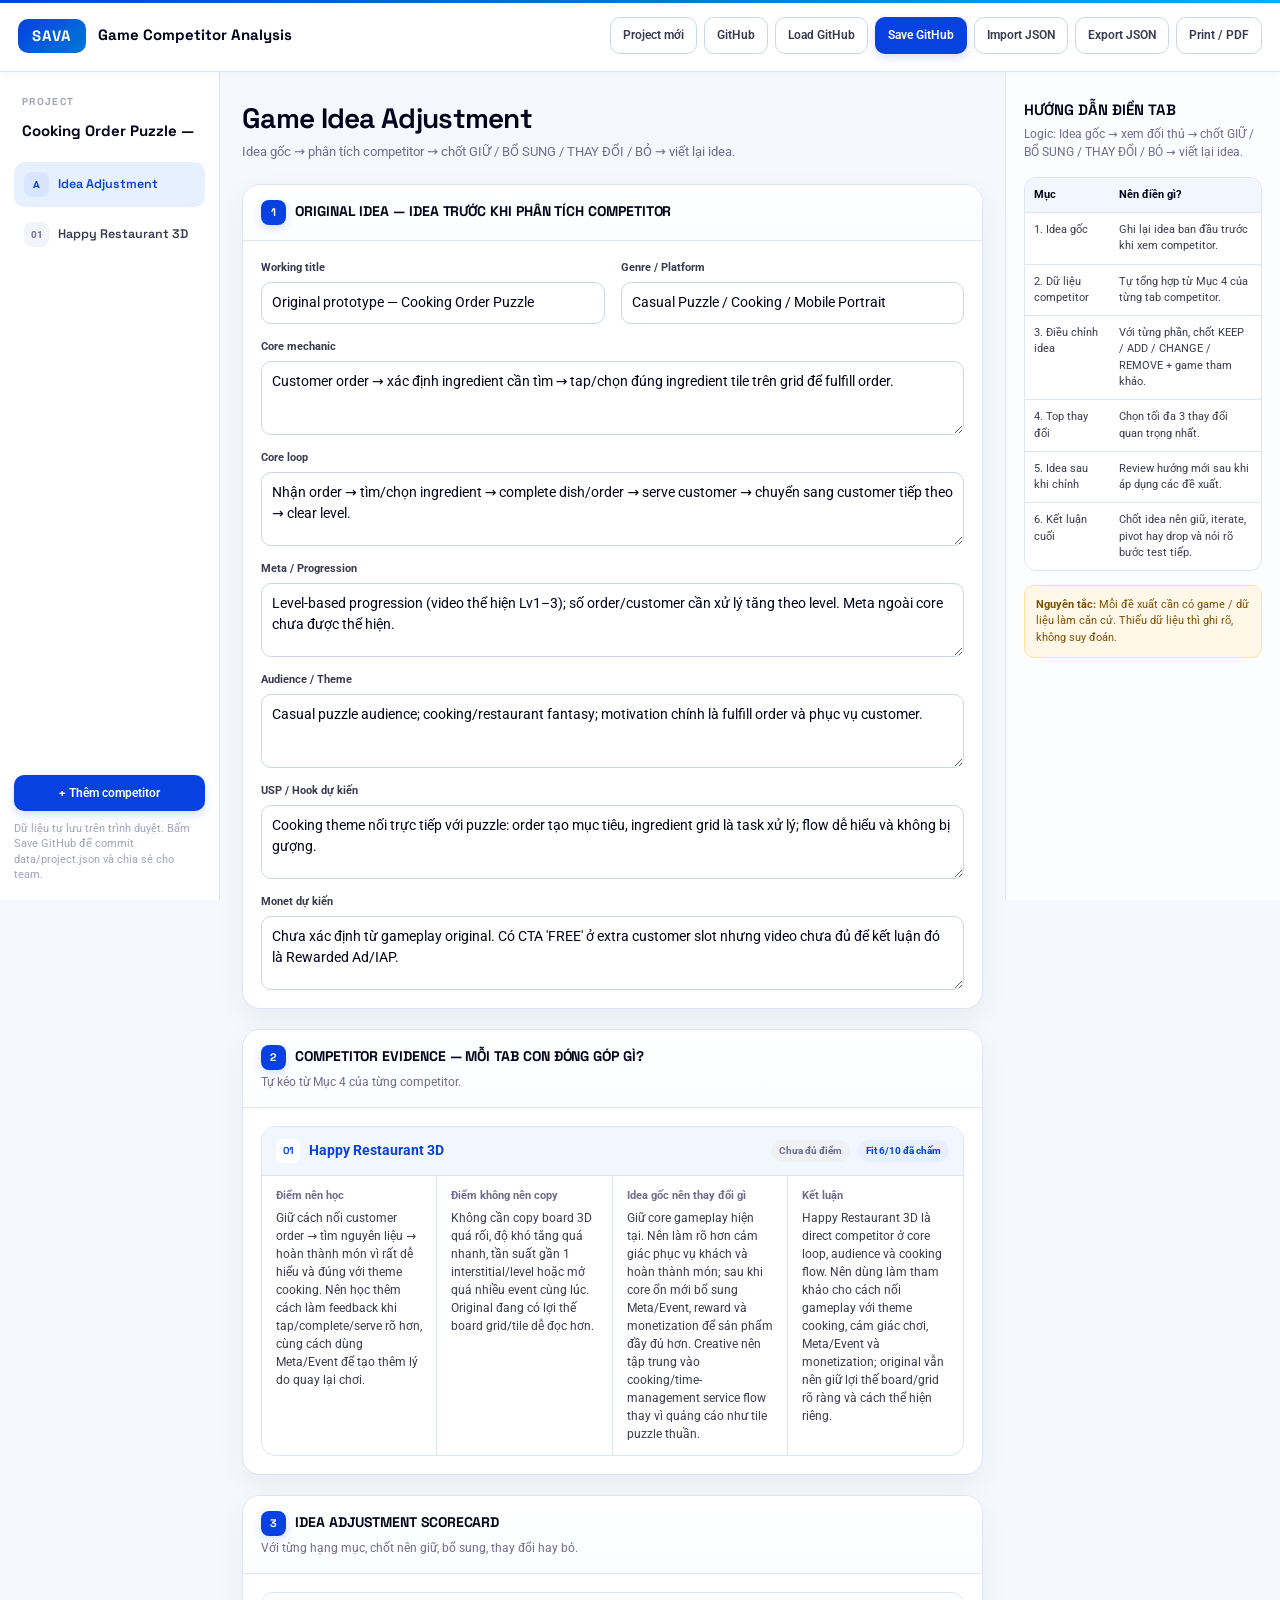
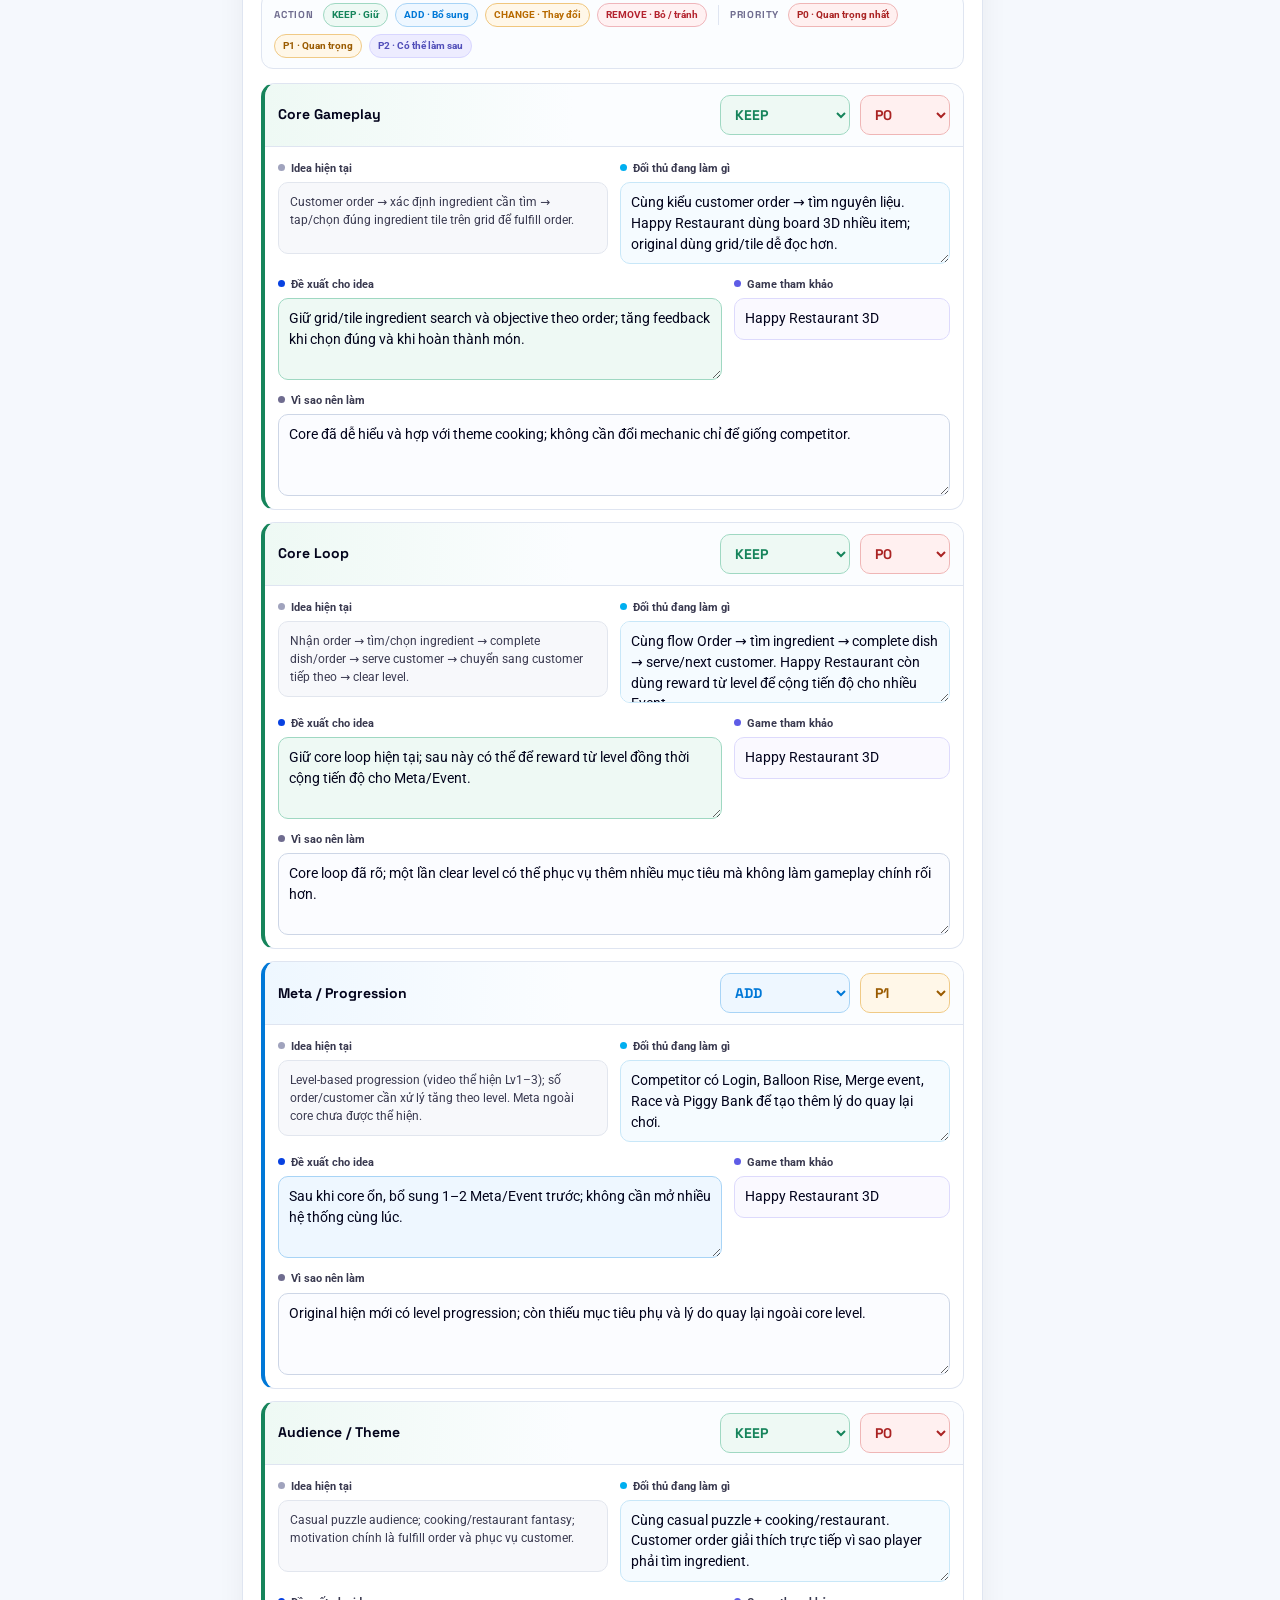
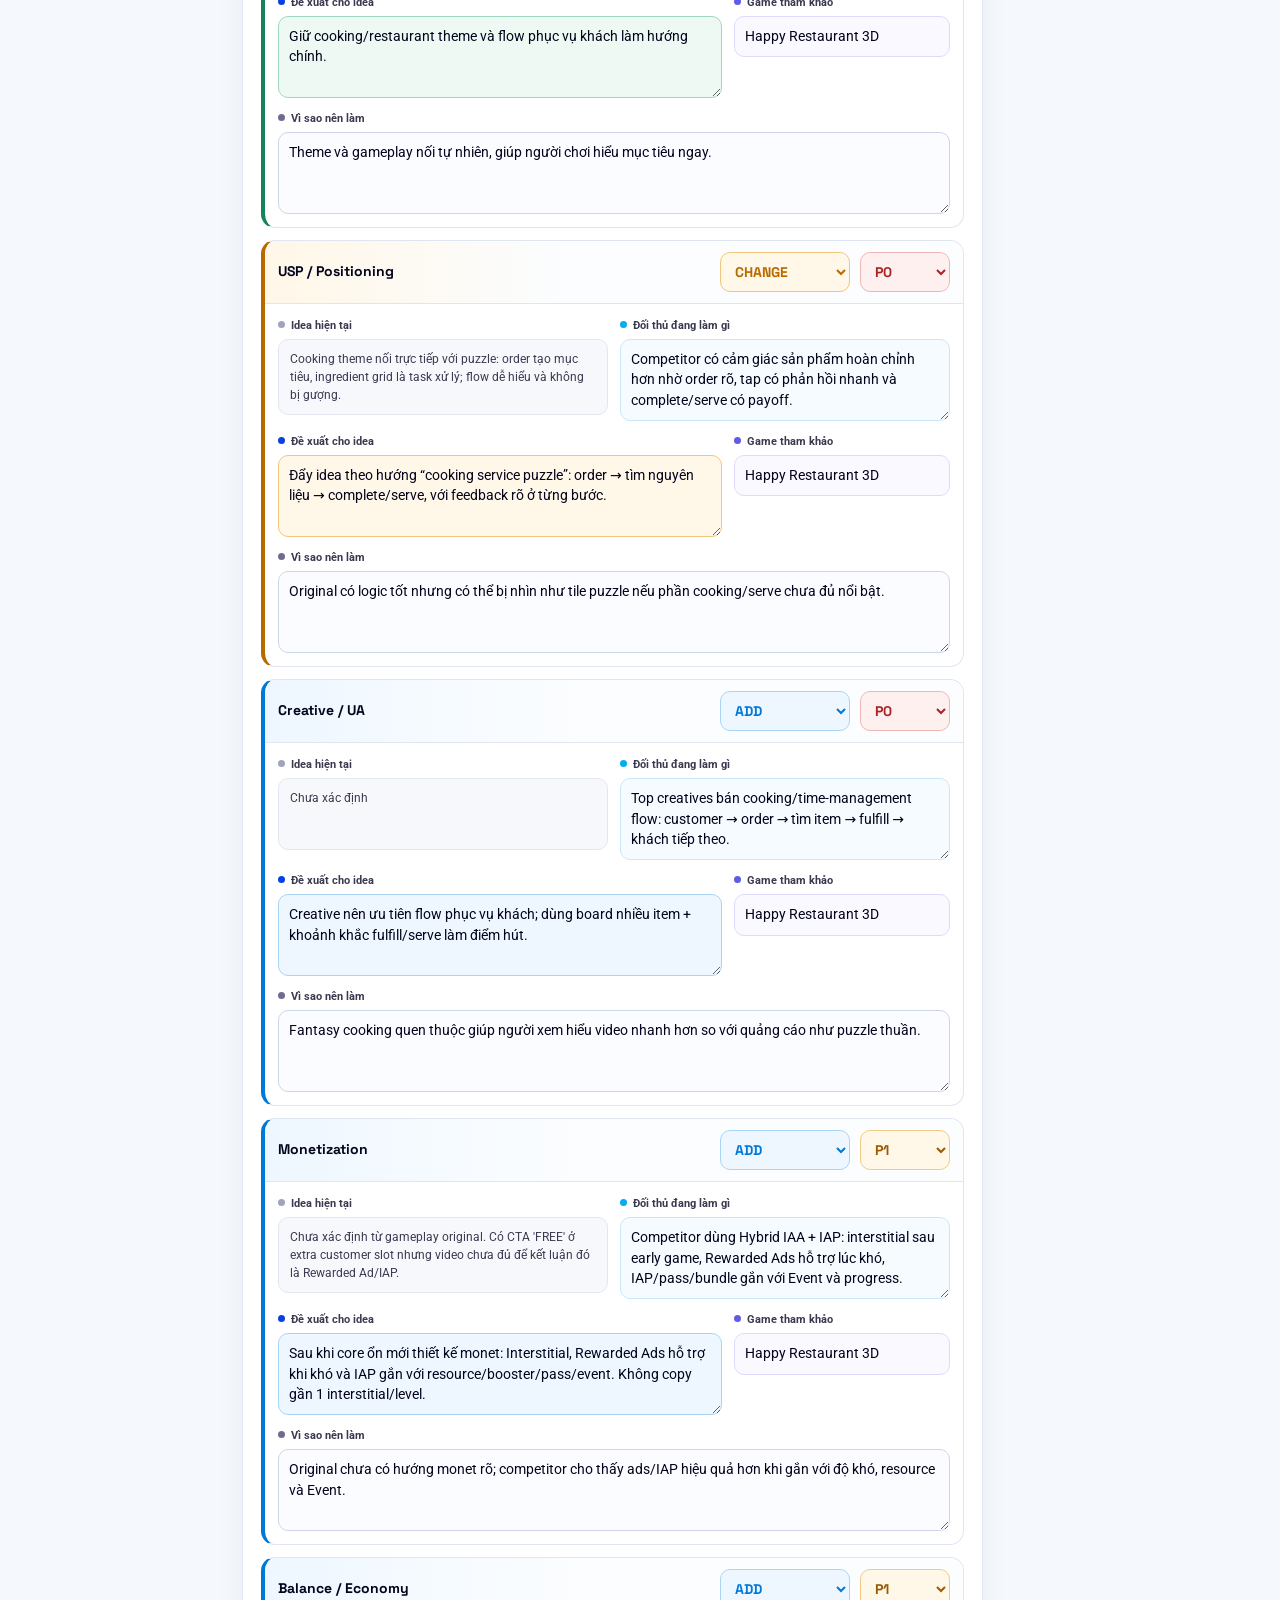
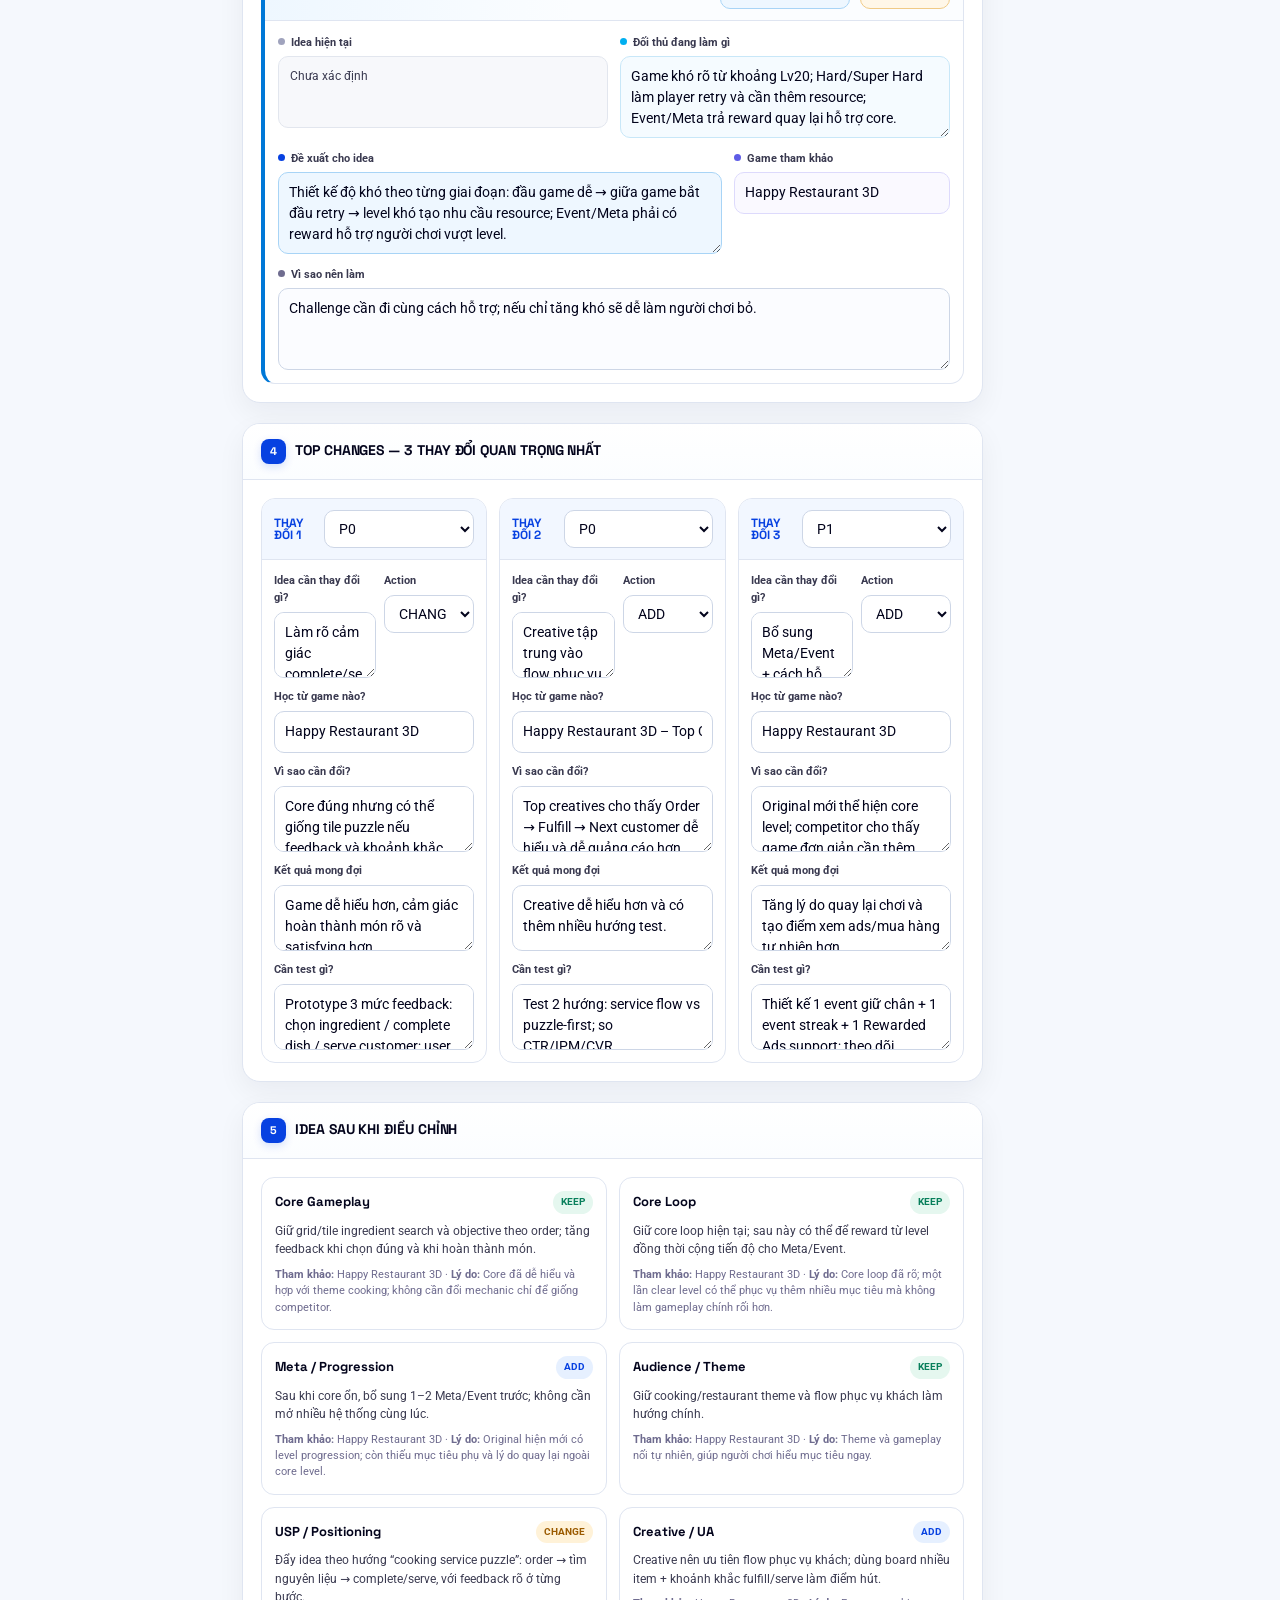
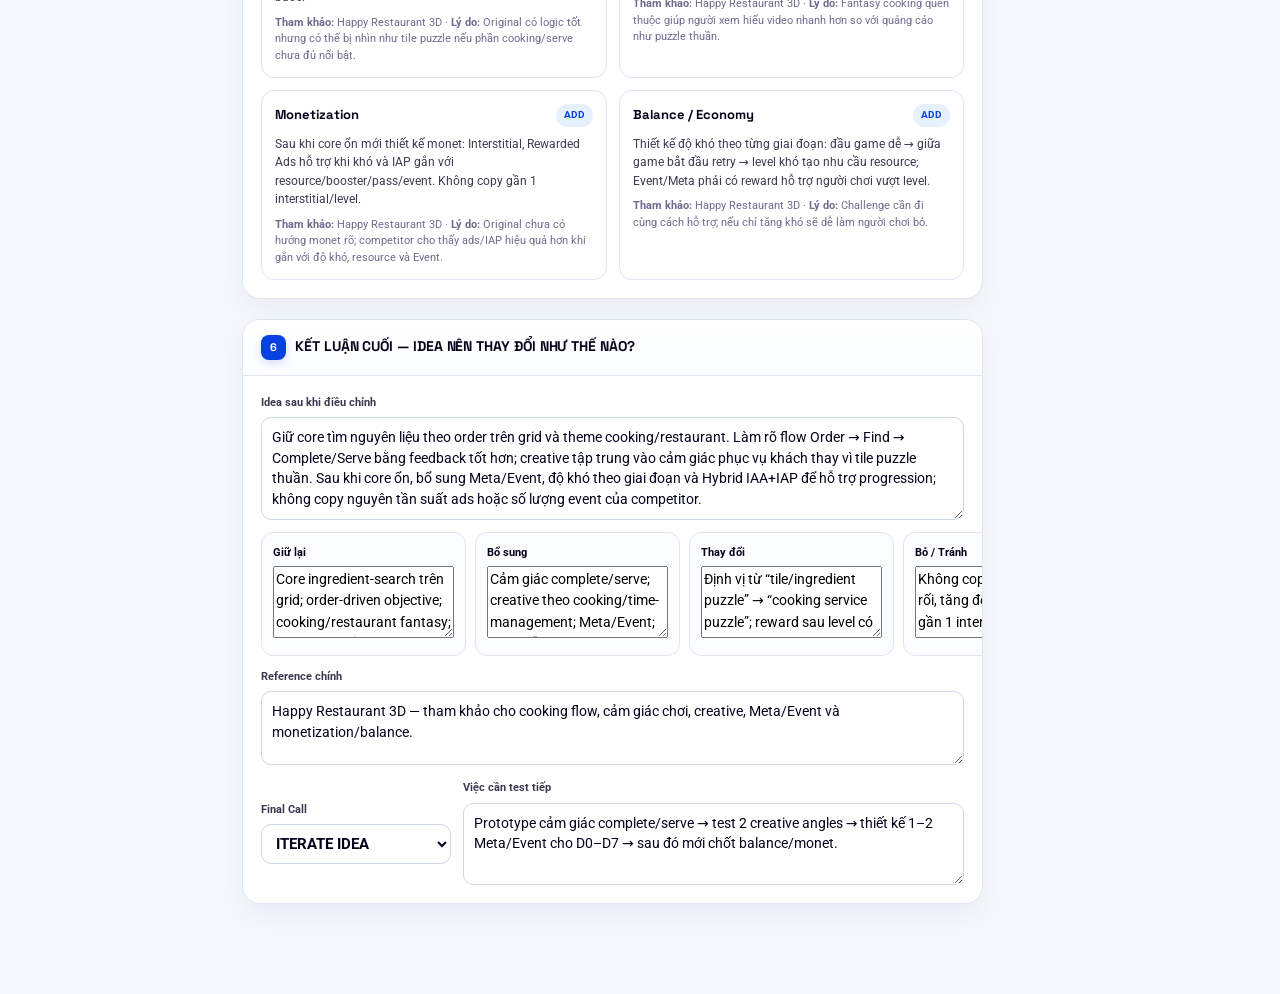
==== commit be37d6cf: "Add files via upload" ====
--- a/index.html
+++ b/index.html
@@ -50,6 +50,46 @@
 
   <div id="toast" class="toast" role="status" aria-live="polite"></div>
 
+  <div id="newProjectModal" class="modal-backdrop" hidden>
+    <div class="modal modal-wide" role="dialog" aria-modal="true" aria-labelledby="newProjectModalTitle">
+      <div class="modal-head">
+        <div>
+          <h2 id="newProjectModalTitle">Tạo project mới = Repo mới</h2>
+          <p>Clone web template hiện tại sang một repository mới, tạo data project trắng và bật GitHub Pages.</p>
+        </div>
+        <button class="icon-btn" id="newProjectModalClose" aria-label="Đóng">×</button>
+      </div>
+      <div class="modal-body">
+        <div class="setup-note">
+          <b>Setup 1 lần:</b> repo nguồn phải được bật <b>Template repository</b>. Token tạo project cần <b>Repository access: All repositories</b> và quyền <b>Administration: Read and write</b>, <b>Contents: Read and write</b>, <b>Pages: Read and write</b>.
+        </div>
+        <div class="form-grid two">
+          <div class="field"><label>Tên project</label><input id="npProjectName" placeholder="Detective Puzzle — Competitor Analysis" /></div>
+          <div class="field"><label>Repo name</label><input id="npRepoName" placeholder="detective-puzzle-analysis" /></div>
+          <div class="field"><label>Owner / Organization</label><input id="npOwner" placeholder="github-owner" /></div>
+          <div class="field"><label>Visibility</label><select id="npVisibility"><option value="public">Public</option><option value="private">Private</option></select></div>
+          <div class="field"><label>Template owner</label><input id="npTemplateOwner" /></div>
+          <div class="field"><label>Template repository</label><input id="npTemplateRepo" /></div>
+          <div class="field span-2"><label>Mô tả repo</label><input id="npDescription" /></div>
+          <div class="field span-2"><label>Token tạo project</label><input id="npToken" type="password" autocomplete="off" placeholder="github_pat_..." /></div>
+        </div>
+        <label class="check-row"><input id="npEnablePages" type="checkbox" checked /> Tự bật GitHub Pages từ branch mặc định / root</label>
+        <div class="security-note">
+          <b>Lưu ý:</b> token cũ chỉ có quyền Contents trên 1 repo sẽ <b>không đủ</b> để tạo repo mới. Token không được ghi vào repo hay file JSON; chỉ giữ trong phiên trình duyệt hiện tại.
+        </div>
+        <div id="newProjectStatus" class="github-status">Chưa bắt đầu.</div>
+        <div id="newProjectResult" class="new-project-result" hidden>
+          <a class="btn secondary" id="npOpenRepo" target="_blank" rel="noopener">Mở repo mới</a>
+          <a class="btn primary" id="npOpenPages" target="_blank" rel="noopener">Mở GitHub Pages</a>
+        </div>
+      </div>
+      <div class="modal-actions">
+        <button class="btn ghost" id="newProjectCancelBtn">Đóng</button>
+        <button class="btn primary" id="npCreateBtn">Tạo repo & project</button>
+      </div>
+    </div>
+  </div>
+
   <div id="githubModal" class="modal-backdrop" hidden>
     <div class="modal" role="dialog" aria-modal="true" aria-labelledby="githubModalTitle">
       <div class="modal-head">
--- a/style.css
+++ b/style.css
@@ -90,3 +90,70 @@
 @media (max-width:600px){.brand-title{font-size:13px}.brand-mark{min-width:58px;padding:0 9px;font-size:13px}.top-actions .btn{padding:7px 9px;font-size:10.5px}.evidence-card-body{grid-template-columns:1fr}.evidence-block{border-right:0;border-bottom:1px solid var(--line)}.evidence-block:last-child{border-bottom:0}.adjustment-card-head{grid-template-columns:1fr 1fr}.adjustment-category{grid-column:1/-1}.idea-status{grid-template-columns:1fr}.score-summary{grid-template-columns:1fr 1fr}.page-title{font-size:23px}.card-body{padding:13px}.card-head{padding:13px}}
 
 @media print{.topbar,.sidebar,.guide-panel,.page-actions,.sidebar-actions,.toast{display:none!important}.app-shell{display:block}.main-content{padding:0;max-width:none}.card{box-shadow:none;break-inside:avoid}.data-table th{position:static}.cell-input,.cell-textarea,.cell-select,.field input,.field textarea,.field select{border:0;padding:0;resize:none;background:transparent}.table-wrap{overflow:visible}.data-table{min-width:0;font-size:9px}.adjustment-card,.evidence-card,.change-card,.revised-card{break-inside:avoid}}
+
+/* V3 — Decision color system for Idea Adjustment */
+:root{
+  --keep:#16845b;
+  --keep-soft:#eef9f4;
+  --keep-line:#9fd8c2;
+  --add:#0078d7;
+  --add-soft:#eef7ff;
+  --add-line:#a8d4f6;
+  --change:#b86a00;
+  --change-soft:#fff7e8;
+  --change-line:#f0c67d;
+  --remove:#b4232f;
+  --remove-soft:#fff1f2;
+  --remove-line:#efb5bb;
+}
+.decision-legend{display:flex;align-items:center;gap:7px;flex-wrap:wrap;margin:0 0 14px;padding:10px 12px;border:1px solid var(--line);border-radius:12px;background:#fbfdff}
+.legend-label{font:700 10px/1 "Space Grotesk",sans-serif;color:var(--muted);text-transform:uppercase;letter-spacing:.08em;margin-right:2px}
+.legend-chip{display:inline-flex;align-items:center;min-height:24px;padding:4px 8px;border-radius:999px;border:1px solid transparent;font-size:10px;font-weight:700;line-height:1;white-space:nowrap}
+.legend-chip.keep{background:var(--keep-soft);border-color:var(--keep-line);color:var(--keep)}
+.legend-chip.add{background:var(--add-soft);border-color:var(--add-line);color:var(--add)}
+.legend-chip.change{background:var(--change-soft);border-color:var(--change-line);color:var(--change)}
+.legend-chip.remove{background:var(--remove-soft);border-color:var(--remove-line);color:var(--remove)}
+.legend-chip.p0{background:#fff0f0;border-color:#efb6b6;color:#aa2323}
+.legend-chip.p1{background:#fff7e8;border-color:#f0ca86;color:#9a5b00}
+.legend-chip.p2{background:var(--iris);border-color:#d8d6ff;color:#514eb9}
+.legend-sep{width:1px;height:20px;background:var(--line);margin:0 4px}
+
+.adjustment-card{position:relative;border-left-width:4px;transition:border-color .16s ease,box-shadow .16s ease,background .16s ease}
+.adjustment-card:hover{box-shadow:0 6px 20px rgba(3,4,28,.06)}
+.adjustment-card.action-keep{border-left-color:var(--keep)}
+.adjustment-card.action-add{border-left-color:var(--add)}
+.adjustment-card.action-change{border-left-color:var(--change)}
+.adjustment-card.action-remove{border-left-color:var(--remove)}
+.adjustment-card.action-keep .adjustment-card-head{background:linear-gradient(90deg,var(--keep-soft),#fbfdff 44%)}
+.adjustment-card.action-add .adjustment-card-head{background:linear-gradient(90deg,var(--add-soft),#fbfdff 44%)}
+.adjustment-card.action-change .adjustment-card-head{background:linear-gradient(90deg,var(--change-soft),#fbfdff 44%)}
+.adjustment-card.action-remove .adjustment-card-head{background:linear-gradient(90deg,var(--remove-soft),#fbfdff 44%)}
+
+.action-select,.priority-select{font-family:"Space Grotesk","Roboto",sans-serif;font-weight:700!important}
+.action-select.action-keep{background:var(--keep-soft);border-color:var(--keep-line);color:var(--keep)}
+.action-select.action-add{background:var(--add-soft);border-color:var(--add-line);color:var(--add)}
+.action-select.action-change{background:var(--change-soft);border-color:var(--change-line);color:var(--change)}
+.action-select.action-remove{background:var(--remove-soft);border-color:var(--remove-line);color:var(--remove)}
+.priority-select.priority-p0{background:#fff0f0;border-color:#efb6b6;color:#aa2323}
+.priority-select.priority-p1{background:#fff7e8;border-color:#f0ca86;color:#9a5b00}
+.priority-select.priority-p2{background:var(--iris);border-color:#d8d6ff;color:#514eb9}
+
+.field-dot{display:inline-block;width:7px;height:7px;border-radius:50%;margin-right:6px;vertical-align:1px}
+.dot-current{background:#a0a3bd}.dot-competitor{background:var(--cyan)}.dot-suggestion{background:var(--primary)}.dot-reference{background:var(--purple)}.dot-rationale{background:#6f6c8f}
+.field-current .readonly-box{background:#f7f8fb;border-color:#e2e6ee}
+.field-competitor .cell-textarea{background:#f5fbff;border-color:#c8e7f8}
+.field-reference .cell-input{background:#faf9ff;border-color:#dddafc}
+.field-rationale .cell-textarea{background:#fbfcff}
+.adjustment-card.action-keep .field-suggestion .cell-textarea{background:var(--keep-soft);border-color:var(--keep-line)}
+.adjustment-card.action-add .field-suggestion .cell-textarea{background:var(--add-soft);border-color:var(--add-line)}
+.adjustment-card.action-change .field-suggestion .cell-textarea{background:var(--change-soft);border-color:var(--change-line)}
+.adjustment-card.action-remove .field-suggestion .cell-textarea{background:var(--remove-soft);border-color:var(--remove-line)}
+
+@media (max-width:700px){.legend-sep{display:none}.decision-legend{align-items:flex-start}.legend-label{width:100%;margin-top:2px}}
+
+/* V4 — New project = new repository */
+.modal-wide{width:min(860px,100%)}
+.setup-note{margin-bottom:16px;padding:12px 14px;border:1px solid #cbd9ff;background:#f2f7ff;color:#1b3f8f;border-radius:10px;font-size:12px;line-height:1.55}
+.new-project-result{display:flex;gap:10px;align-items:center;flex-wrap:wrap;margin-top:14px;padding:12px;border:1px solid var(--line);border-radius:11px;background:#fbfdff}
+.new-project-result[hidden]{display:none!important}
+.new-project-result .btn{display:inline-flex;align-items:center;text-decoration:none}
